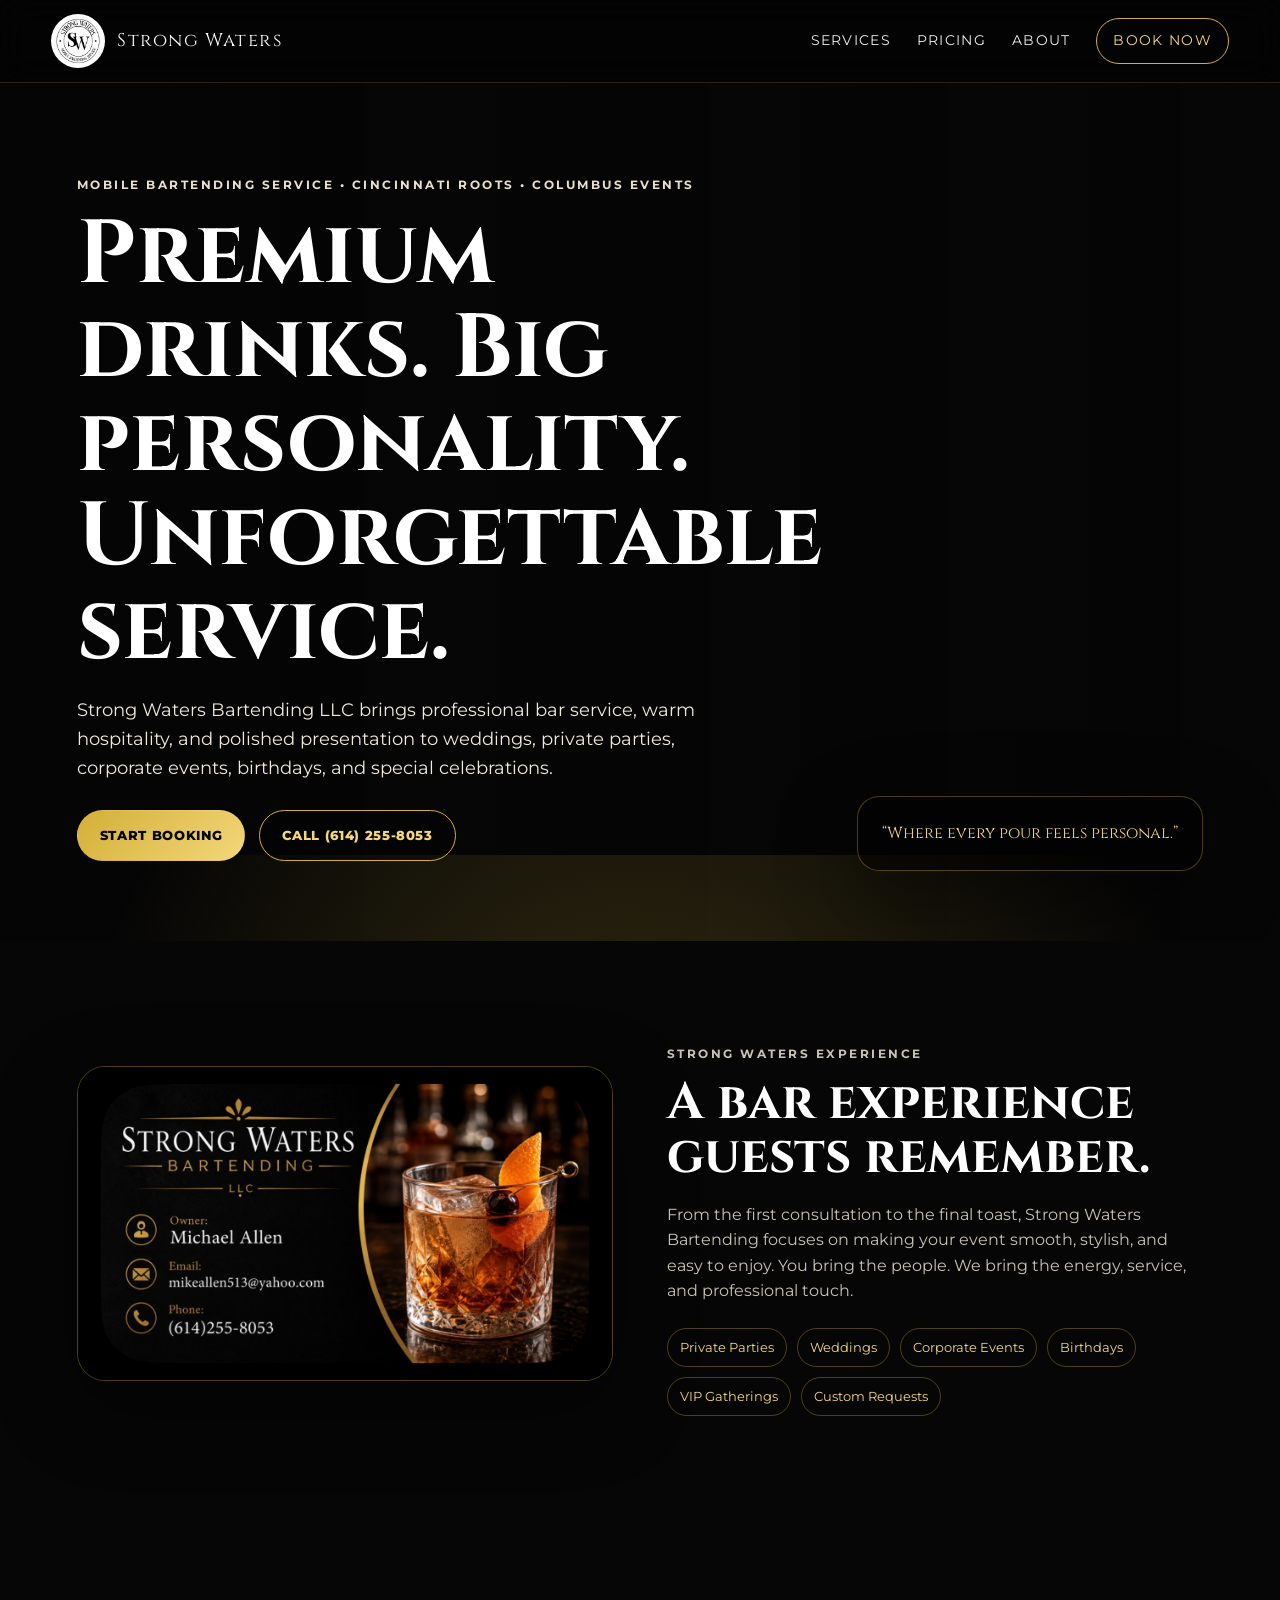
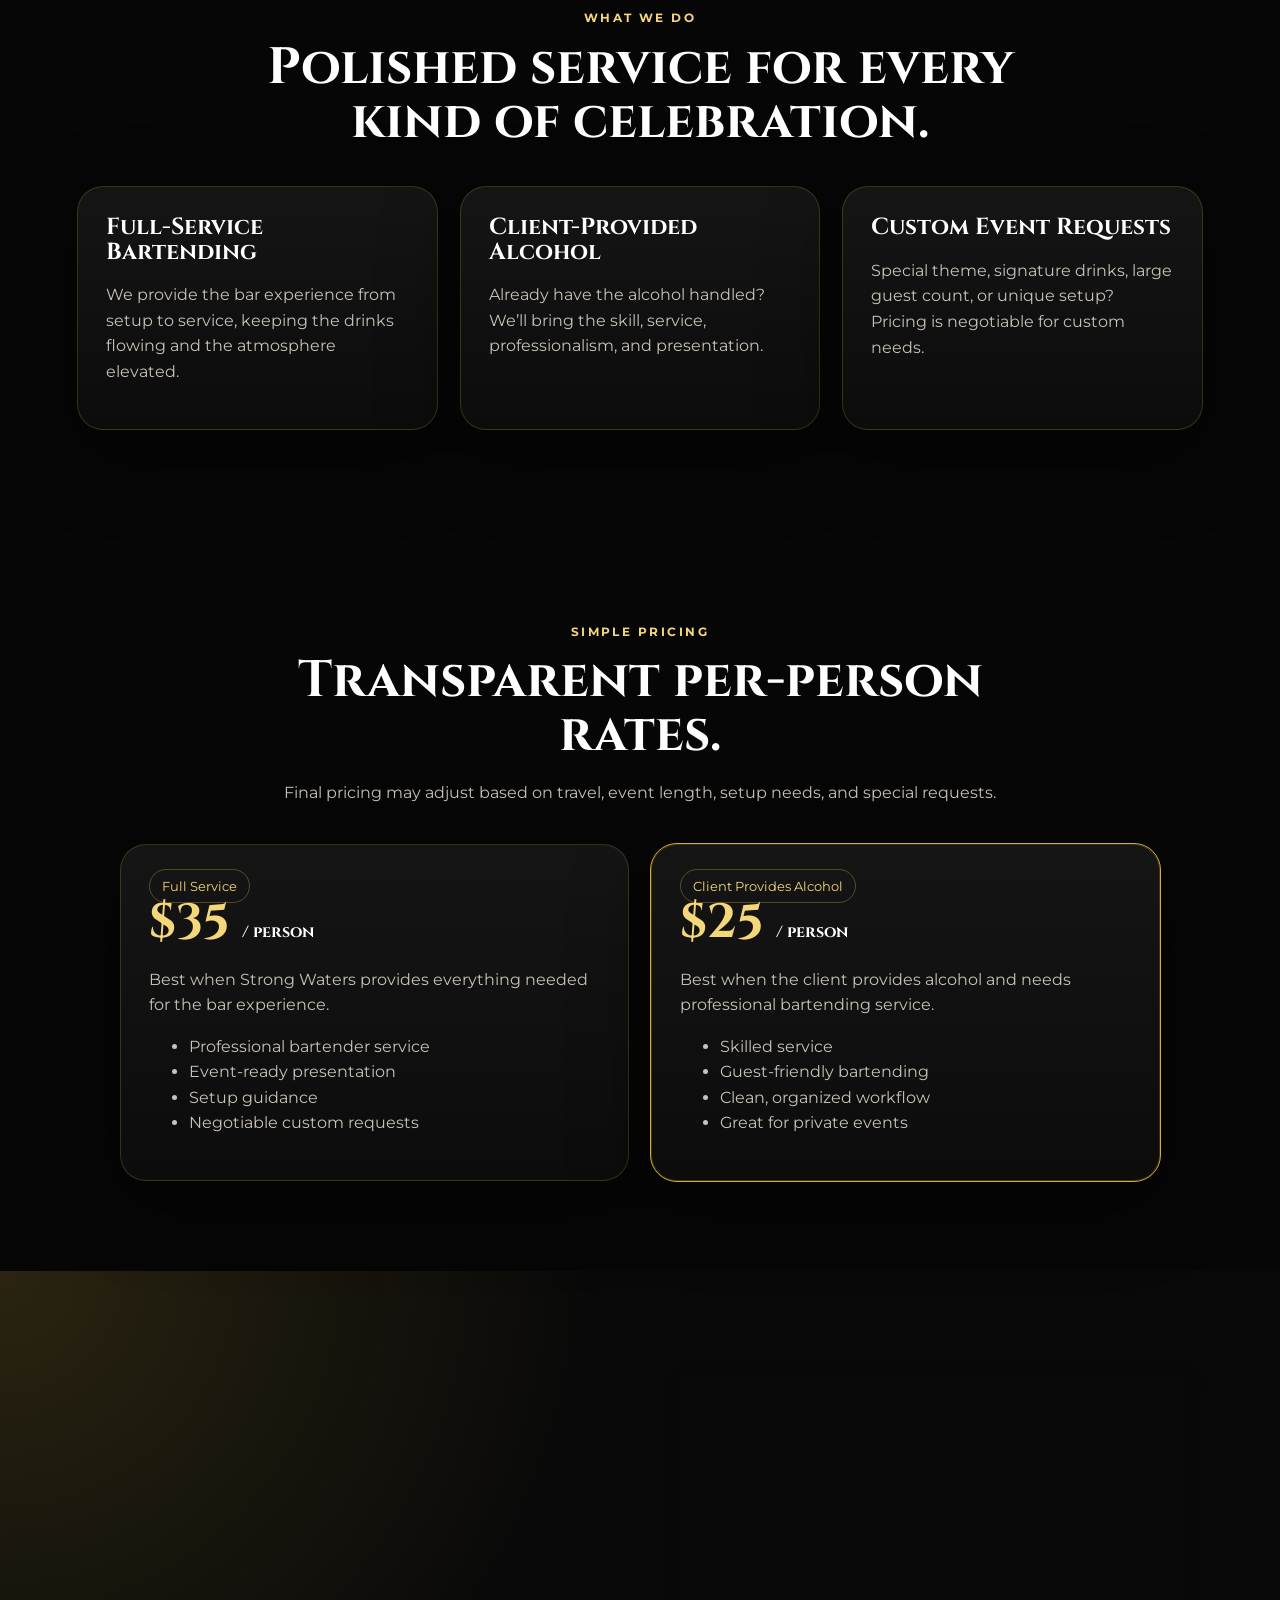
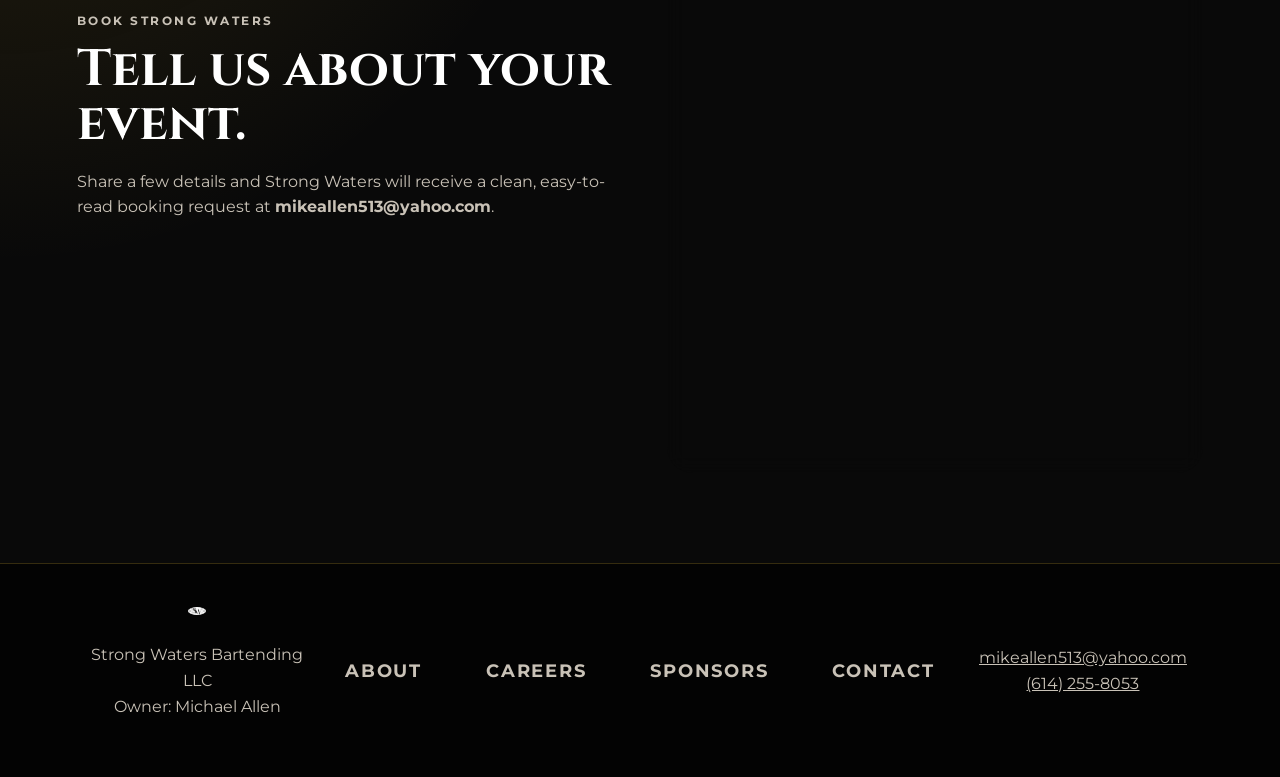
==== index.html @ 898a0d1f "Initial site commit" ====
<!doctype html>
<html lang="en">
<head>
  <meta charset="utf-8" />
  <meta name="viewport" content="width=device-width, initial-scale=1" />
  <title>Strong Waters Bartending LLC | Mobile Bartending Service</title>
  <meta name="description" content="Strong Waters Bartending LLC provides premium mobile bartending for private parties, weddings, corporate events, and celebrations." />
  <link rel="preconnect" href="https://images.unsplash.com">
  <link rel="stylesheet" href="styles.css" />
  <script defer src="script.js"></script>
</head>
<body>
  <header class="site-header">
    <a class="brand" href="index.html" aria-label="Strong Waters Bartending home">
      <img src="assets/logo.png" alt="Strong Waters Bartending logo">
      <span>Strong Waters</span>
    </a>
    <button class="menu-toggle" aria-label="Open menu">☰</button>
    <nav class="nav">
      <a href="#services">Services</a>
      <a href="#pricing">Pricing</a>
      <a href="about.html">About</a>
      <a href="#book" class="nav-cta">Book Now</a>
    </nav>
  </header>

  <main>
    <section class="hero">
      <div class="hero-overlay"></div>
      <div class="hero-content reveal">
        <p class="eyebrow">Mobile Bartending Service • Cincinnati Roots • Columbus Events</p>
        <h1>Premium drinks. Big personality. Unforgettable service.</h1>
        <p class="hero-copy">Strong Waters Bartending LLC brings professional bar service, warm hospitality, and polished presentation to weddings, private parties, corporate events, birthdays, and special celebrations.</p>
        <div class="hero-actions">
          <a class="btn primary" href="#book">Start Booking</a>
          <a class="btn ghost" href="tel:16142558053">Call (614) 255-8053</a>
        </div>
      </div>
      <div class="quote-card reveal delay">
        <span>“Where every pour feels personal.”</span>
      </div>
    </section>

    <section class="section intro-grid">
      <div class="image-card reveal">
        <img src="assets/contact-card.jpg" alt="Strong Waters Bartending contact card with cocktail">
      </div>
      <div class="section-copy reveal">
        <p class="eyebrow gold">Strong Waters Experience</p>
        <h2>A bar experience guests remember.</h2>
        <p>From the first consultation to the final toast, Strong Waters Bartending focuses on making your event smooth, stylish, and easy to enjoy. You bring the people. We bring the energy, service, and professional touch.</p>
        <div class="feature-list">
          <span>Private Parties</span><span>Weddings</span><span>Corporate Events</span><span>Birthdays</span><span>VIP Gatherings</span><span>Custom Requests</span>
        </div>
      </div>
    </section>


    <section id="services" class="section services">
      <div class="center reveal">
        <p class="eyebrow gold">What We Do</p>
        <h2>Polished service for every kind of celebration.</h2>
      </div>
      <div class="reveal">
        <div class="cards">
          <article class="card reveal"><h3>Full-Service Bartending</h3><p>We provide the bar experience from setup to service, keeping the drinks flowing and the atmosphere elevated.</p></article>
          <article class="card reveal"><h3>Client-Provided Alcohol</h3><p>Already have the alcohol handled? We’ll bring the skill, service, professionalism, and presentation.</p></article>
          <article class="card reveal"><h3>Custom Event Requests</h3><p>Special theme, signature drinks, large guest count, or unique setup? Pricing is negotiable for custom needs.</p></article>
        </div>
      </div>
    </section>

    <section id="pricing" class="section pricing">
      <div class="center reveal">
        <p class="eyebrow gold">Simple Pricing</p>
        <h2>Transparent per-person rates.</h2>
        <p class="muted">Final pricing may adjust based on travel, event length, setup needs, and special requests.</p>
      </div>
      <div class="reveal">
        <div class="pricing-grid">
          <article class="price-card reveal">
            <span class="tag">Full Service</span>
            <h3>$35 <small>/ person</small></h3>
            <p>Best when Strong Waters provides everything needed for the bar experience.</p>
            <ul><li>Professional bartender service</li><li>Event-ready presentation</li><li>Setup guidance</li><li>Negotiable custom requests</li></ul>
          </article>
          <article class="price-card featured reveal">
            <span class="tag">Client Provides Alcohol</span>
            <h3>$25 <small>/ person</small></h3>
            <p>Best when the client provides alcohol and needs professional bartending service.</p>
            <ul><li>Skilled service</li><li>Guest-friendly bartending</li><li>Clean, organized workflow</li><li>Great for private events</li></ul>
          </article>
        </div>
      </div>
    </section>

    <section id="book" class="section booking">
      <div class="booking-copy reveal">
        <p class="eyebrow gold">Book Strong Waters</p>
        <h2>Tell us about your event.</h2>
        <p>Share a few details and Strong Waters will receive a clean, easy-to-read booking request at <strong>mikeallen513@yahoo.com</strong>.</p>
      </div>
      <form class="booking-form reveal" id="bookingForm">
        <div class="form-row">
          <label>Who's the party for?<input name="partyFor" required placeholder="Example: Birthday for Jasmine"></label>
          <label>Event date<input type="date" name="eventDate" required></label>
        </div>
        <div class="form-row">
          <label>What type of party is it?
            <select name="partyType" required>
              <option value="">Select one</option><option>Birthday Party</option><option>Wedding / Reception</option><option>Corporate Event</option><option>Private Party</option><option>Graduation</option><option>Anniversary</option><option>Baby Shower</option><option>Other / Special Request</option>
            </select>
          </label>
          <label>Expected guest count
            <select name="guestCount" required>
              <option value="">Select guest count</option><option>25</option><option>25-50</option><option>50-75</option><option>75-100</option><option>100-125</option><option>125-150</option><option>150-200</option><option>200-250</option><option>250+</option>
            </select>
          </label>
        </div>
        <div class="form-row">
          <label>Service option
            <select name="serviceOption" required>
              <option value="">Select pricing option</option><option>$35/person — Strong Waters provides everything</option><option>$25/person — Client provides alcohol</option><option>Custom / Negotiable special request</option>
            </select>
          </label>
          <label>Discount code<input name="discountCode" placeholder="CODE"></label>
        </div>
        <label>Tell us a little bit more!<textarea name="details" rows="5" placeholder="Add a brief description about your party and needs."></textarea></label>
        <div class="form-row">
          <label>Your name<input name="customerName" required placeholder="Full name"></label>
          <label>Email<input type="email" name="email" required placeholder="you@example.com"></label>
        </div>
        <div class="form-row">
          <label>Phone number<input name="phone" required placeholder="(555) 555-5555"></label>
          <label>Event location<input name="location" placeholder="City / venue / address"></label>
        </div>
        <button class="btn primary wide" type="submit">Prepare Booking Email</button>
        <p class="fine-print">This static preview uses your email app to send the request. The published site can be connected for automatic confirmations.</p>
      </form>
    </section>
  </main>

  <footer class="footer">
    <div><img src="assets/logo.png" alt="Strong Waters Bartending logo"><p>Strong Waters Bartending LLC<br>Owner: Michael Allen</p></div>
    <nav><a href="about.html">About</a><a href="careers.html">Careers</a><a href="sponsors.html">Sponsors</a><a href="contact.html">Contact</a></nav>
    <div><p><a href="mailto:mikeallen513@yahoo.com">mikeallen513@yahoo.com</a><br><a href="tel:16142558053">(614) 255-8053</a></p></div>
  </footer>
</body>
</html>
---- styles.css ----
@import url('https://fonts.googleapis.com/css2?family=Cinzel:wght@500;600;700&family=Montserrat:wght@300;400;500;600;700&display=swap');
:root{--black:#060606;--panel:#101010;--soft:#191919;--white:#fff;--muted:#c9c2b7;--gold:#d4af37;--gold2:#f3d77a;--line:rgba(212,175,55,.35);--shadow:0 25px 80px rgba(0,0,0,.45)}
*{box-sizing:border-box}html{scroll-behavior:smooth}body{margin:0;background:var(--black);color:var(--white);font-family:Montserrat,system-ui,sans-serif;line-height:1.6}a{color:inherit}img{max-width:100%;display:block}.site-header{position:sticky;top:0;z-index:20;display:flex;align-items:center;justify-content:space-between;padding:14px clamp(18px,4vw,56px);background:rgba(3,3,3,.82);backdrop-filter:blur(16px);border-bottom:1px solid rgba(212,175,55,.2)}.brand{display:flex;align-items:center;gap:12px;text-decoration:none;font-family:Cinzel,serif;font-size:1.15rem;letter-spacing:.08em}.brand img{width:54px;height:54px;object-fit:contain;background:#fff;border-radius:50%;padding:3px}.nav{display:flex;align-items:center;gap:26px}.nav a{text-decoration:none;color:#eee;font-size:.9rem;text-transform:uppercase;letter-spacing:.09em}.nav a:hover{color:var(--gold2)}.nav-cta{border:1px solid var(--gold);padding:10px 16px;border-radius:999px;color:var(--gold2)!important}.menu-toggle{display:none;background:none;border:0;color:#fff;font-size:1.8rem}.hero{min-height:88vh;position:relative;display:grid;align-items:center;padding:80px clamp(20px,6vw,86px);overflow:hidden;background:linear-gradient(90deg,#050505 0%,rgba(5,5,5,.88) 41%,rgba(5,5,5,.35) 100%),url('https://images.unsplash.com/photo-1470337458703-46ad1756a187?auto=format&fit=crop&w=1800&q=85') center/cover}.hero:after{content:"";position:absolute;inset:auto -20% -50% -20%;height:60%;background:radial-gradient(circle,rgba(212,175,55,.22),transparent 60%)}.hero-content{max-width:780px;position:relative;z-index:1}.eyebrow{text-transform:uppercase;letter-spacing:.2em;font-weight:700;font-size:.78rem;color:#e8e0d0}.gold{color:var(--gold2)}h1,h2,h3{font-family:Cinzel,serif;line-height:1.05;margin:0 0 18px}h1{font-size:clamp(3rem,7vw,6.8rem)}h2{font-size:clamp(2.1rem,4vw,4rem)}h3{font-size:1.45rem}.hero-copy{max-width:650px;color:#efe9de;font-size:1.12rem}.hero-actions{display:flex;gap:14px;flex-wrap:wrap;margin-top:28px}.btn{display:inline-flex;align-items:center;justify-content:center;text-decoration:none;border-radius:999px;padding:14px 22px;border:1px solid var(--gold);font-weight:800;letter-spacing:.05em;text-transform:uppercase;font-size:.82rem;cursor:pointer}.primary{background:linear-gradient(135deg,var(--gold),var(--gold2));color:#050505;border-color:transparent}.ghost{color:var(--gold2);background:rgba(0,0,0,.25)}.wide{width:100%}.quote-card{position:absolute;right:6vw;bottom:70px;z-index:1;border:1px solid var(--line);background:rgba(0,0,0,.58);padding:24px;border-radius:22px;font-family:Cinzel,serif;color:var(--gold2);box-shadow:var(--shadow)}.section{padding:90px clamp(20px,6vw,86px)}.intro-grid,.booking,.about-layout{display:grid;grid-template-columns:1fr 1fr;gap:54px;align-items:center}.image-card img,.side-photo img,.contact-img{border-radius:28px;border:1px solid var(--line);box-shadow:var(--shadow)}.section-copy p,.muted,.about-text p,.booking-copy p{color:var(--muted)}.feature-list{display:flex;flex-wrap:wrap;gap:10px;margin-top:24px}.feature-list span,.tag{border:1px solid var(--line);color:var(--gold2);padding:8px 12px;border-radius:999px;font-size:.82rem}.center{text-align:center;max-width:830px;margin:0 auto 38px}.cards,.pricing-grid{display:grid;grid-template-columns:repeat(3,1fr);gap:22px}.card,.price-card,.booking-form{background:linear-gradient(180deg,#151515,#0c0c0c);border:1px solid rgba(212,175,55,.22);border-radius:26px;padding:28px;box-shadow:var(--shadow)}.card p,.price-card p,.price-card li{color:var(--muted)}.pricing-grid{grid-template-columns:repeat(2,1fr);max-width:1040px;margin:0 auto}.price-card h3{font-size:3rem;color:var(--gold2)}.price-card small{font-size:1rem;color:#fff}.featured{outline:1px solid var(--gold);transform:translateY(-10px)}.booking{background:radial-gradient(circle at top left,rgba(212,175,55,.16),transparent 38%),#090909}.form-row{display:grid;grid-template-columns:1fr 1fr;gap:16px}.booking-form label{display:grid;gap:10px;color:#d6c58f;font-weight:600;font-size:.9rem;text-transform:none;letter-spacing:.02em}.booking-form input,.booking-form select,.booking-form textarea{width:100%;background:linear-gradient(180deg,#0d0d0d,#080808);border:1px solid rgba(212,175,55,.18);border-radius:14px;padding:14px 15px;color:#f4eedb;font:inherit;box-shadow:inset 0 0 0 1px rgba(255,255,255,.04);appearance:none}.booking-form input::placeholder,.booking-form textarea::placeholder{color:#8b7f6c}.booking-form select option{background:#090909;color:#fff}.booking-form input:focus,.booking-form select:focus,.booking-form textarea:focus{outline:none;border-color:var(--gold2);box-shadow:0 0 0 3px rgba(212,175,55,.15)}.booking-form input:-webkit-autofill,.booking-form textarea:-webkit-autofill,.booking-form select:-webkit-autofill{background-color:#0d0d0d!important;-webkit-text-fill-color:#fff!important}.booking-form .btn{margin-top:6px}.fine-print{color:#8f8778;font-size:.82rem;margin:0}.footer{display:grid;grid-template-columns:1fr 2fr 1fr;align-items:center;text-align:center;gap:28px;padding:42px clamp(20px,6vw,86px);border-top:1px solid rgba(212,175,55,.24);background:#030303;color:var(--muted)}.footer > div:first-child{display:flex;flex-direction:column;align-items:center;justify-content:center;justify-self:center}.footer img{width:10px;max-width:10px;height:10px;padding:0;border-radius:50%;background:transparent;margin:0 auto 10px;object-fit:cover}.footer nav{display:flex;align-items:center;justify-content:space-around;gap:clamp(36px,5vw,88px);font-size:1.1rem;font-weight:700;letter-spacing:.1em;text-transform:uppercase}.footer nav a{white-space:nowrap;color:var(--muted);text-decoration:none}.footer nav a:hover{color:var(--gold2)}.page-hero{padding:70px clamp(20px,6vw,86px);display:grid;grid-template-columns:1fr .85fr;gap:40px;align-items:center;background:radial-gradient(circle at top right,rgba(212,175,55,.18),transparent 38%)}.owner-top{border-radius:30px;max-height:760px;width:100%;object-fit:cover;object-position:center 35%;border:1px solid var(--line);box-shadow:var(--shadow)}.about-text blockquote{border-left:3px solid var(--gold);padding-left:18px;color:var(--gold2);font-family:Cinzel,serif;font-size:1.35rem}.side-photo p{color:var(--gold2);font-weight:700}.values{padding-top:20px}.page-simple{min-height:70vh;padding:100px clamp(20px,6vw,86px);max-width:1000px}.page-simple p{color:var(--muted);font-size:1.1rem}.contact-img{margin-top:26px;max-width:680px}.reveal{opacity:0;transform:translateY(22px);animation:rise .8s ease forwards}.delay{animation-delay:.25s}@keyframes rise{to{opacity:1;transform:none}}@media(max-width:900px){.menu-toggle{display:block}.nav{display:none;position:absolute;right:18px;top:82px;background:#080808;border:1px solid var(--line);border-radius:18px;padding:18px;box-shadow:var(--shadow);flex-direction:column;align-items:flex-start}.nav.open{display:flex}.quote-card{position:relative;right:auto;bottom:auto;margin-top:30px}.intro-grid,.booking,.about-layout,.page-hero,.footer{grid-template-columns:1fr}.cards,.pricing-grid,.photo-strip{grid-template-columns:1fr}.form-row{grid-template-columns:1fr}.featured{transform:none}h1{font-size:2.65rem}.hero{min-height:auto;padding-top:90px}.photo-strip img{height:260px}}

.page-simple.sponsors-section{max-width:1200px}
.sponsors-layout{display:grid;grid-template-columns:1fr minmax(0,420px);gap:38px;align-items:start;width:100%;max-width:100%;margin:0 auto}
.sponsors-copy{max-width:560px;padding-right:10px;min-width:0}
.sponsors-form{width:100%;max-width:420px;margin:0 0 0 auto}
@media(max-width:900px){.page-simple.sponsors-section{max-width:100%}.sponsors-layout{grid-template-columns:1fr}.sponsors-form{width:100%;max-width:100%;margin:0}.sponsors-copy{padding-right:0}}

/* Refinements requested: cleaner form, smaller centered footer logo, wider footer links, updated About headline */
.booking-form{background:rgba(12,12,12,.82);border:1px solid rgba(212,175,55,.32);box-shadow:0 28px 90px rgba(0,0,0,.55), inset 0 1px 0 rgba(255,255,255,.04);backdrop-filter:blur(10px)}
.booking-form label{font-size:.78rem;text-transform:uppercase;letter-spacing:.08em;color:#dfc875}
.booking-form input,.booking-form select,.booking-form textarea{background:linear-gradient(180deg,#111,#090909);border:1px solid rgba(212,175,55,.34);border-radius:12px;color:#fff;box-shadow:inset 0 0 0 1px rgba(255,255,255,.025)}
.booking-form input::placeholder,.booking-form textarea::placeholder{color:#756d62}
.booking-form input:focus,.booking-form select:focus,.booking-form textarea:focus{outline:none;border-color:var(--gold2);box-shadow:0 0 0 3px rgba(212,175,55,.15)}
.booking-form .btn{margin-top:6px}

.footer{grid-template-columns:1fr 2fr 1fr;align-items:center;text-align:center}
.footer > div:first-child{display:flex;flex-direction:column;align-items:center;justify-content:center}
.footer img{width:20px;max-width:20px;padding:1px;margin:0 auto 10px}
.footer nav{display:flex;align-items:center;justify-content:space-around;gap:clamp(36px,5vw,88px);font-size:1.1rem;font-weight:700;letter-spacing:.1em;text-transform:uppercase}

.about-kicker{font-size:1.18rem;margin-bottom:18px;display:block;letter-spacing:.18em}
.about-owner-line{font-family:Montserrat,system-ui,sans-serif;font-size:clamp(1.05rem,1.8vw,1.4rem);font-weight:700;color:#e9dcc1;letter-spacing:.04em;max-width:780px;margin:0 auto 20px;text-align:center}
.about-title{font-size:clamp(3.6rem,7vw,7rem);margin-bottom:12px;text-align:center}
.about-hero .page-hero-copy{text-align:center}

@media(max-width:900px){
  .footer nav{flex-wrap:wrap;justify-content:center}.footer{grid-template-columns:1fr}.footer img{width:26px;max-width:26px}
}
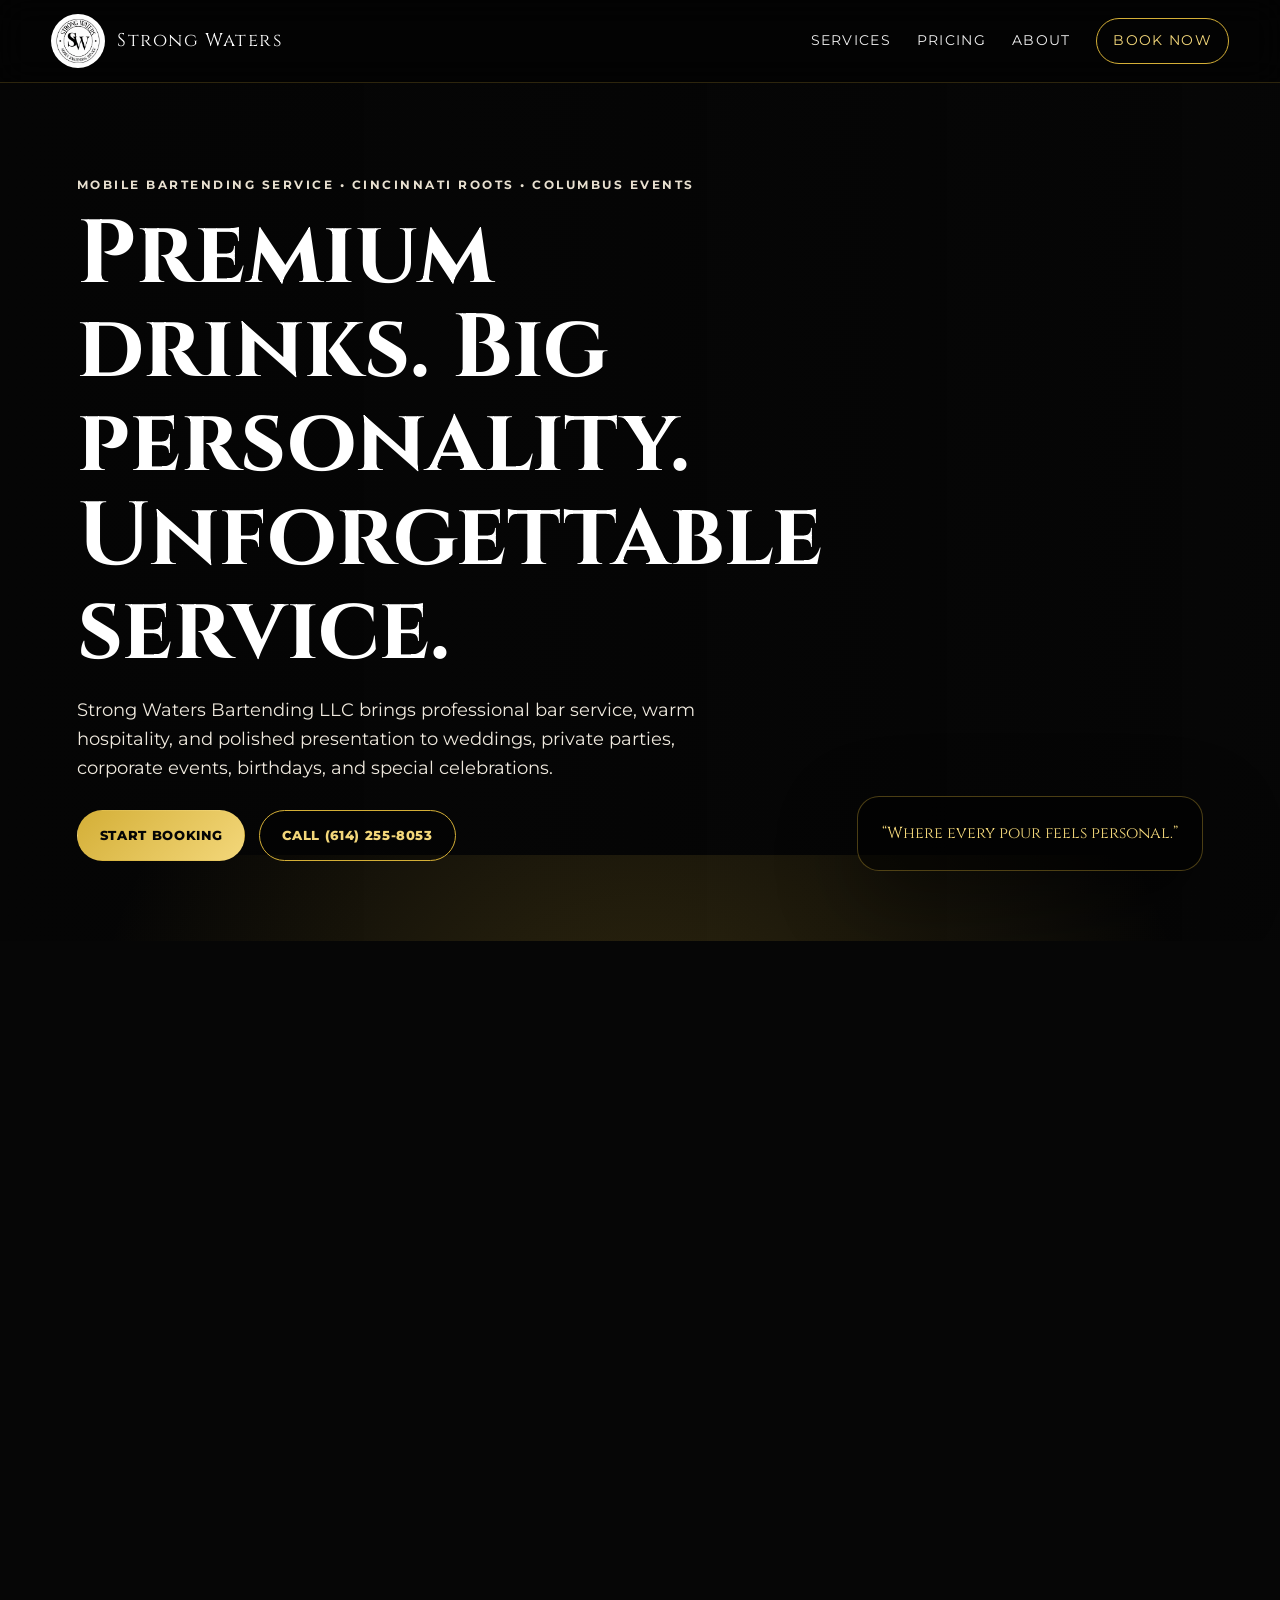
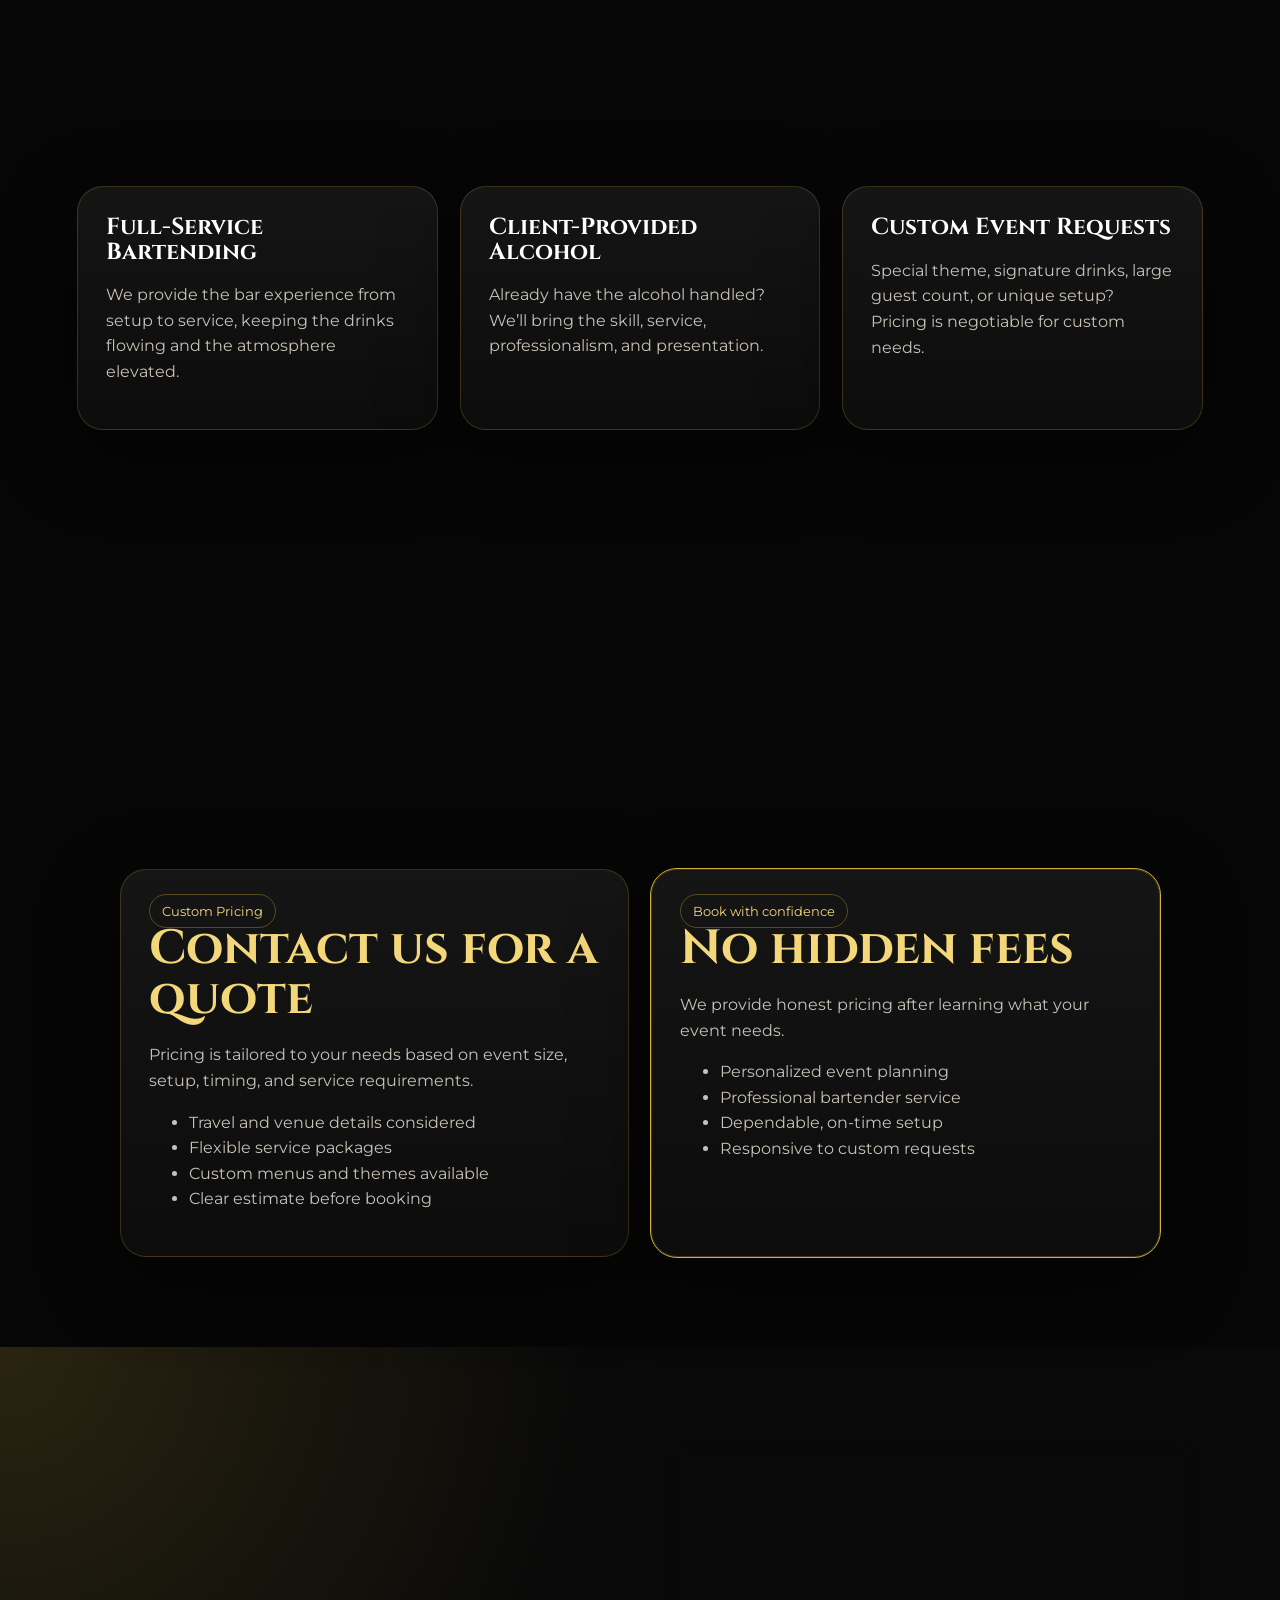
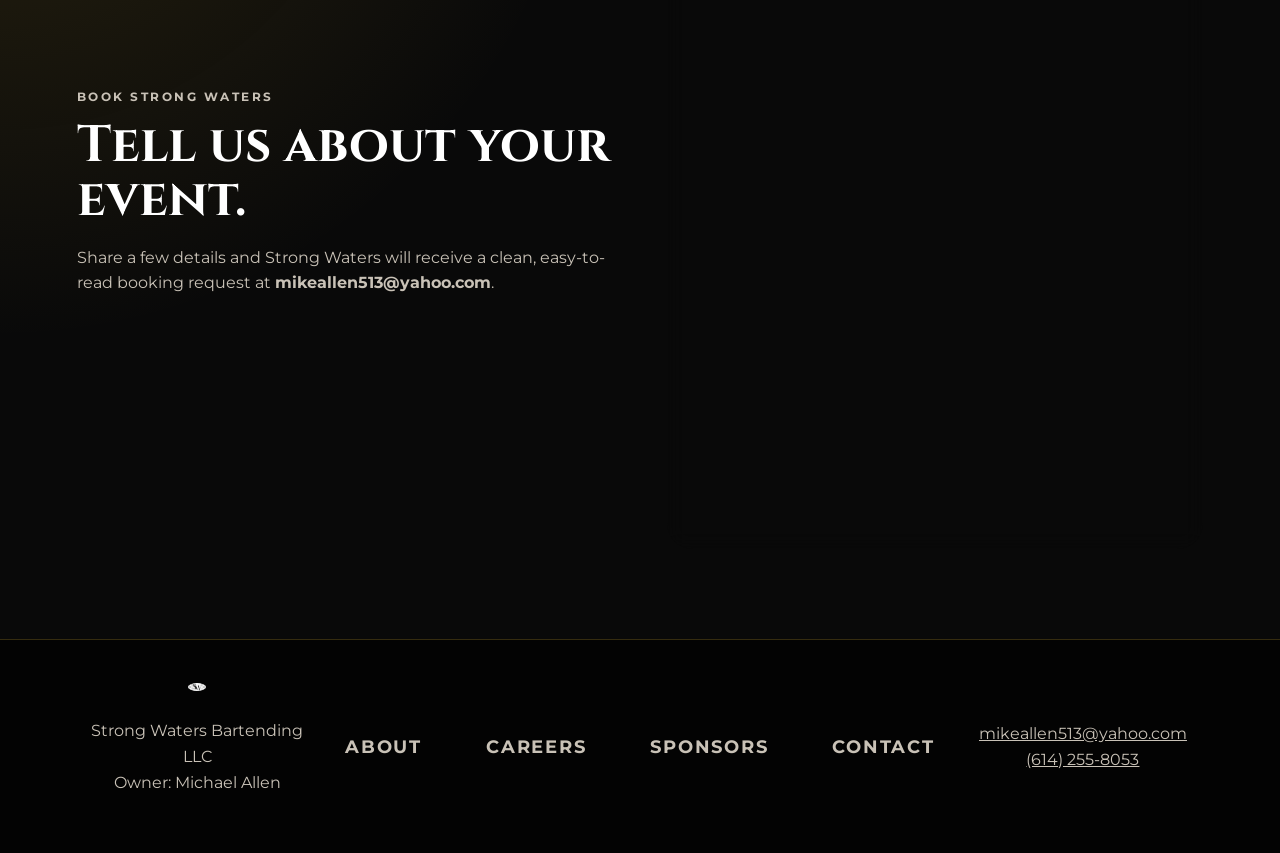
==== commit 4473a26e: "Update pricing section and enable formsubmit auto-submit" ====
--- a/index.html
+++ b/index.html
@@ -72,23 +72,23 @@
 
     <section id="pricing" class="section pricing">
       <div class="center reveal">
-        <p class="eyebrow gold">Simple Pricing</p>
-        <h2>Transparent per-person rates.</h2>
-        <p class="muted">Final pricing may adjust based on travel, event length, setup needs, and special requests.</p>
+        <p class="eyebrow gold">Pricing</p>
+        <h2>Contact or book for pricing.</h2>
+        <p class="muted">Every event is unique. Reach out for a personalized quote based on guest count, location, service style, and special requests.</p>
       </div>
       <div class="reveal">
         <div class="pricing-grid">
           <article class="price-card reveal">
-            <span class="tag">Full Service</span>
-            <h3>$35 <small>/ person</small></h3>
-            <p>Best when Strong Waters provides everything needed for the bar experience.</p>
-            <ul><li>Professional bartender service</li><li>Event-ready presentation</li><li>Setup guidance</li><li>Negotiable custom requests</li></ul>
+            <span class="tag">Custom Pricing</span>
+            <h3>Contact us for a quote</h3>
+            <p>Pricing is tailored to your needs based on event size, setup, timing, and service requirements.</p>
+            <ul><li>Travel and venue details considered</li><li>Flexible service packages</li><li>Custom menus and themes available</li><li>Clear estimate before booking</li></ul>
           </article>
           <article class="price-card featured reveal">
-            <span class="tag">Client Provides Alcohol</span>
-            <h3>$25 <small>/ person</small></h3>
-            <p>Best when the client provides alcohol and needs professional bartending service.</p>
-            <ul><li>Skilled service</li><li>Guest-friendly bartending</li><li>Clean, organized workflow</li><li>Great for private events</li></ul>
+            <span class="tag">Book with confidence</span>
+            <h3>No hidden fees</h3>
+            <p>We provide honest pricing after learning what your event needs.</p>
+            <ul><li>Personalized event planning</li><li>Professional bartender service</li><li>Dependable, on-time setup</li><li>Responsive to custom requests</li></ul>
           </article>
         </div>
       </div>
@@ -100,7 +100,9 @@
         <h2>Tell us about your event.</h2>
         <p>Share a few details and Strong Waters will receive a clean, easy-to-read booking request at <strong>mikeallen513@yahoo.com</strong>.</p>
       </div>
-      <form class="booking-form reveal" id="bookingForm">
+      <form class="booking-form reveal" id="bookingForm" action="https://formsubmit.co/mikeallen513@yahoo.com" method="POST">
+        <input type="hidden" name="_subject" value="Strong Waters Booking Request">
+        <input type="hidden" name="_captcha" value="false">
         <div class="form-row">
           <label>Who's the party for?<input name="partyFor" required placeholder="Example: Birthday for Jasmine"></label>
           <label>Event date<input type="date" name="eventDate" required></label>
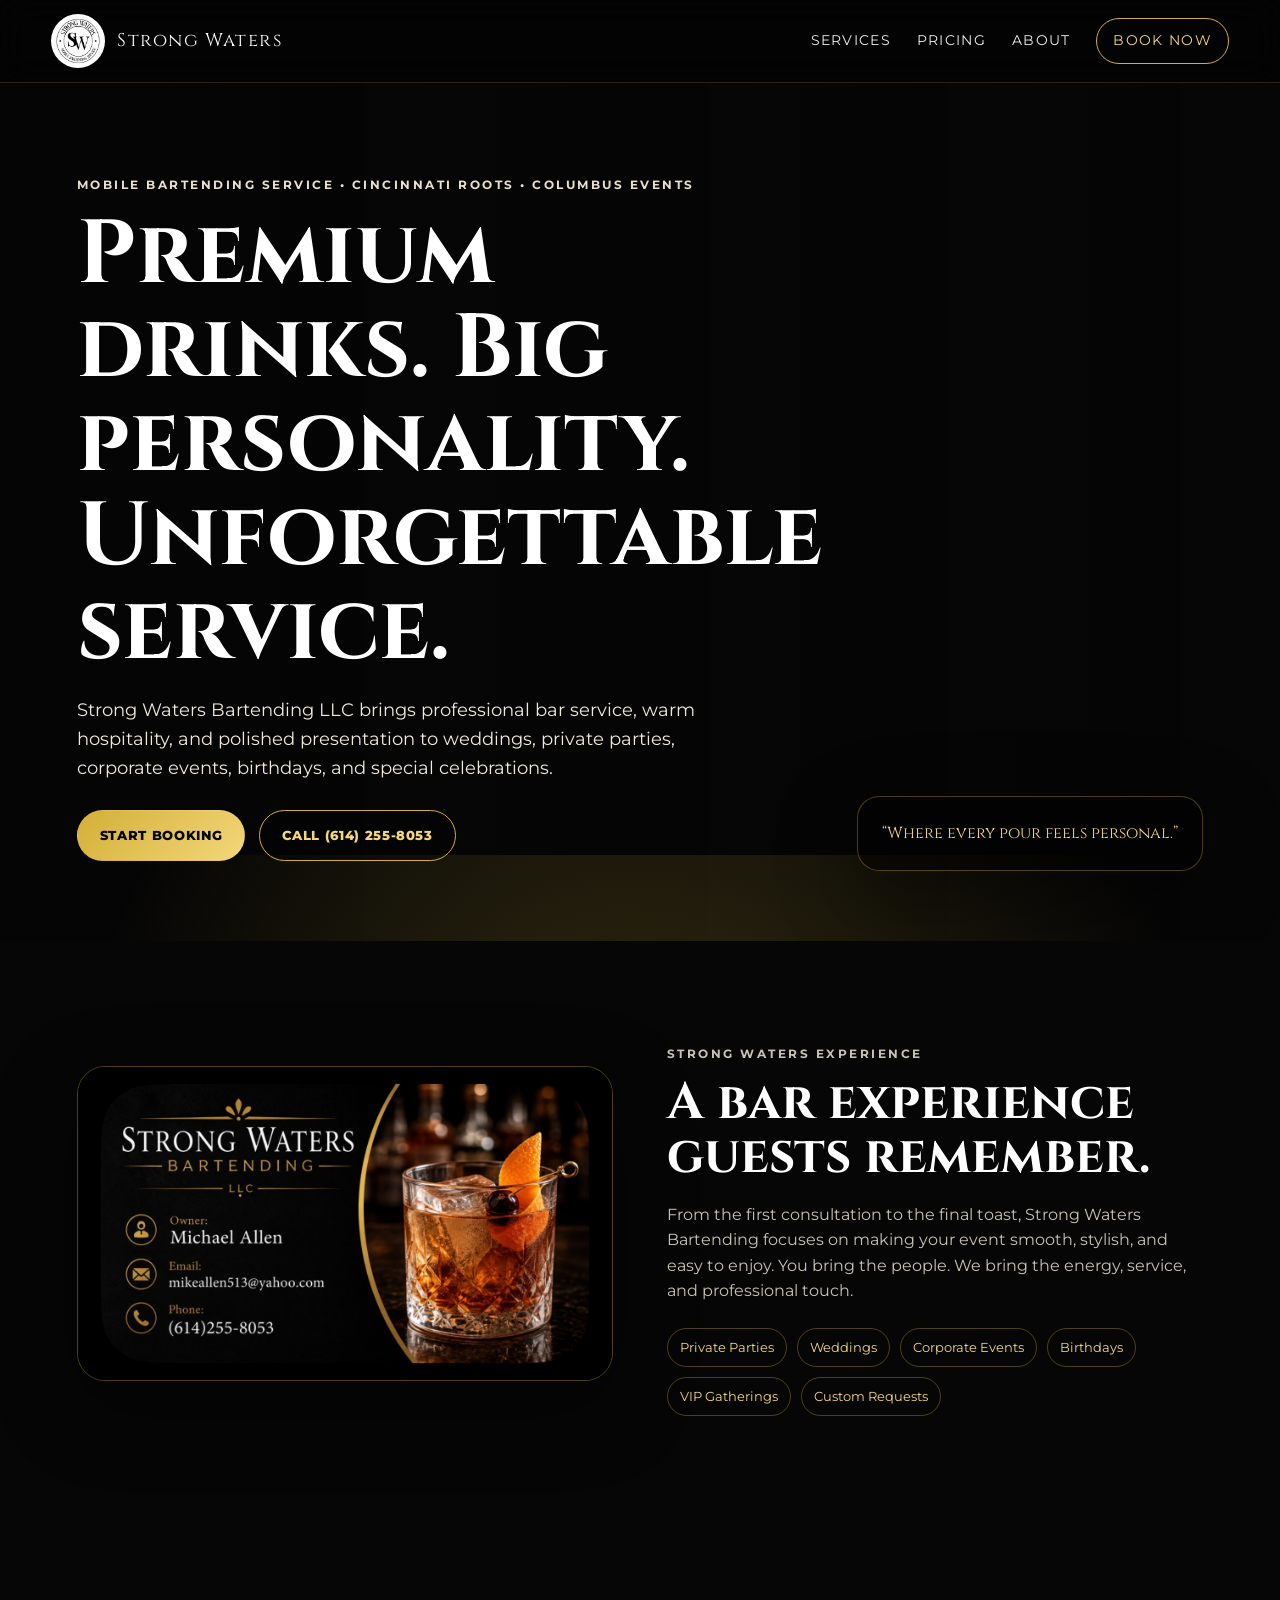
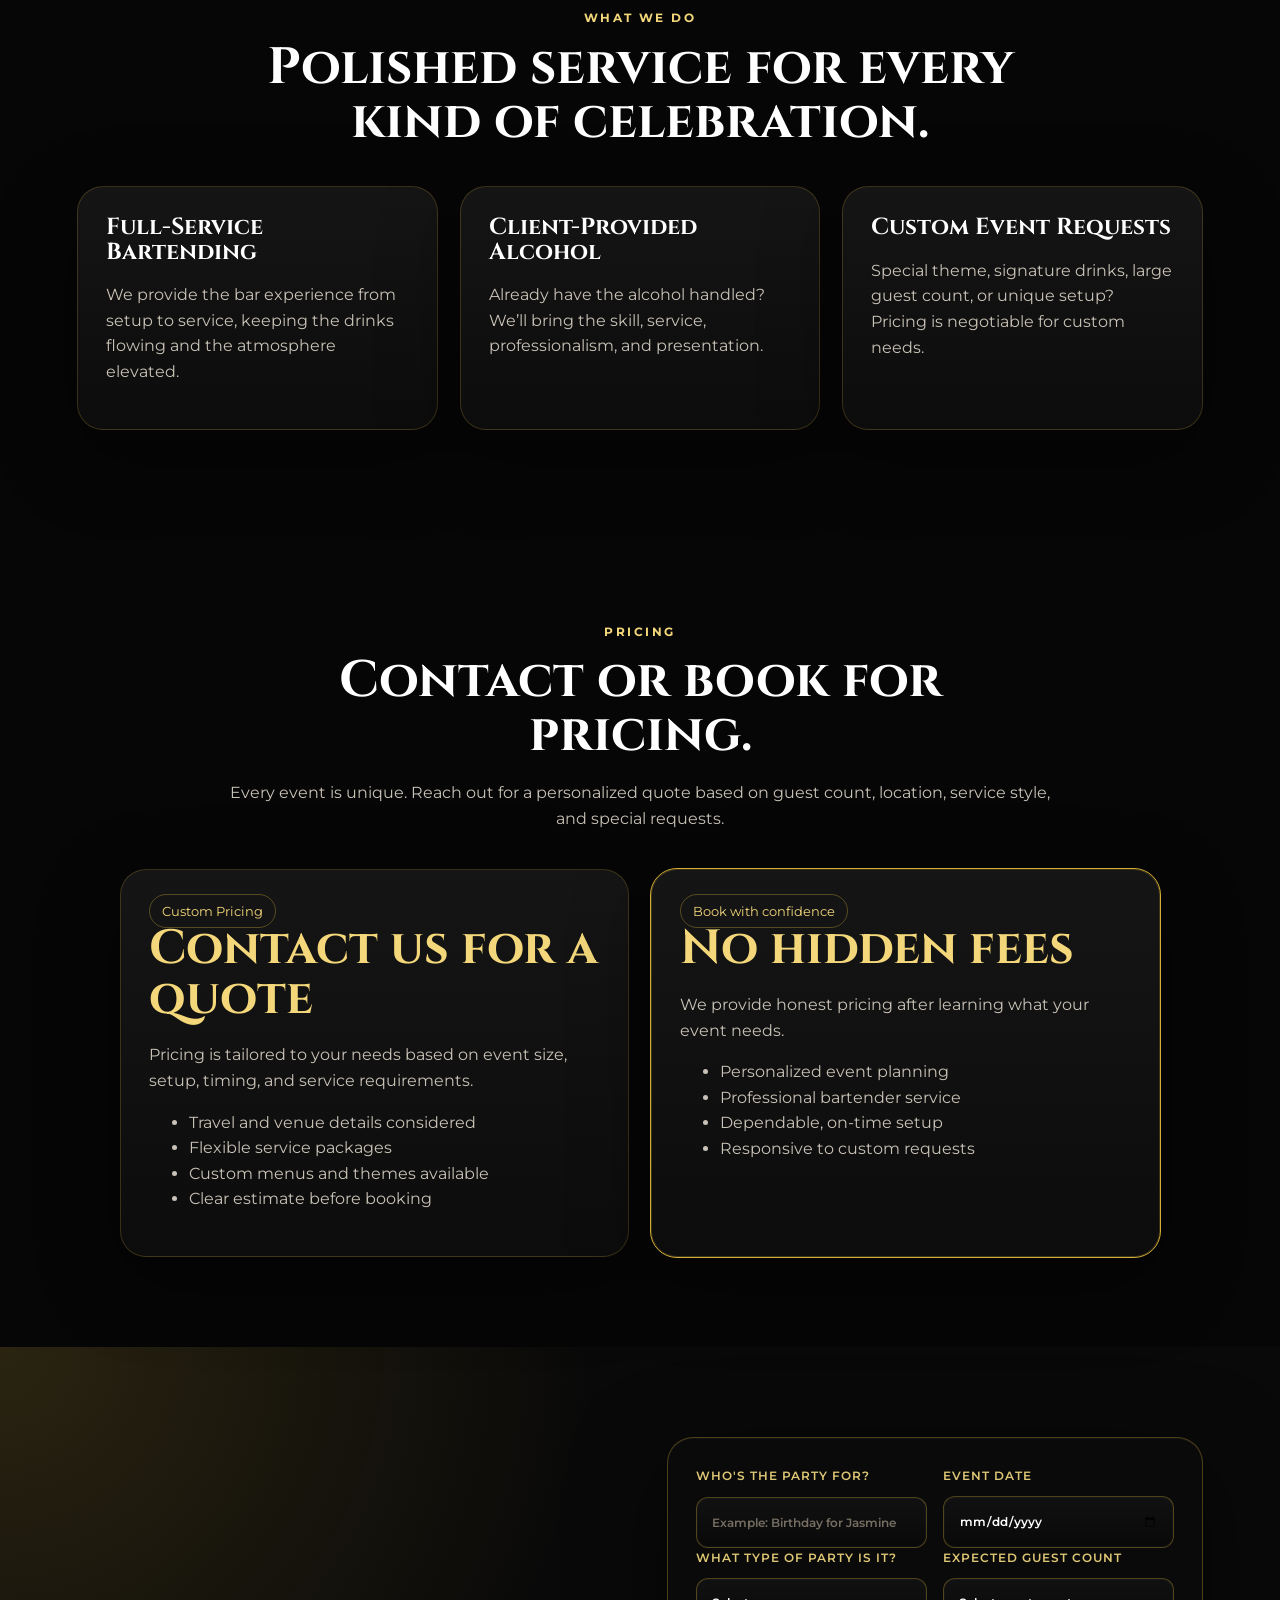
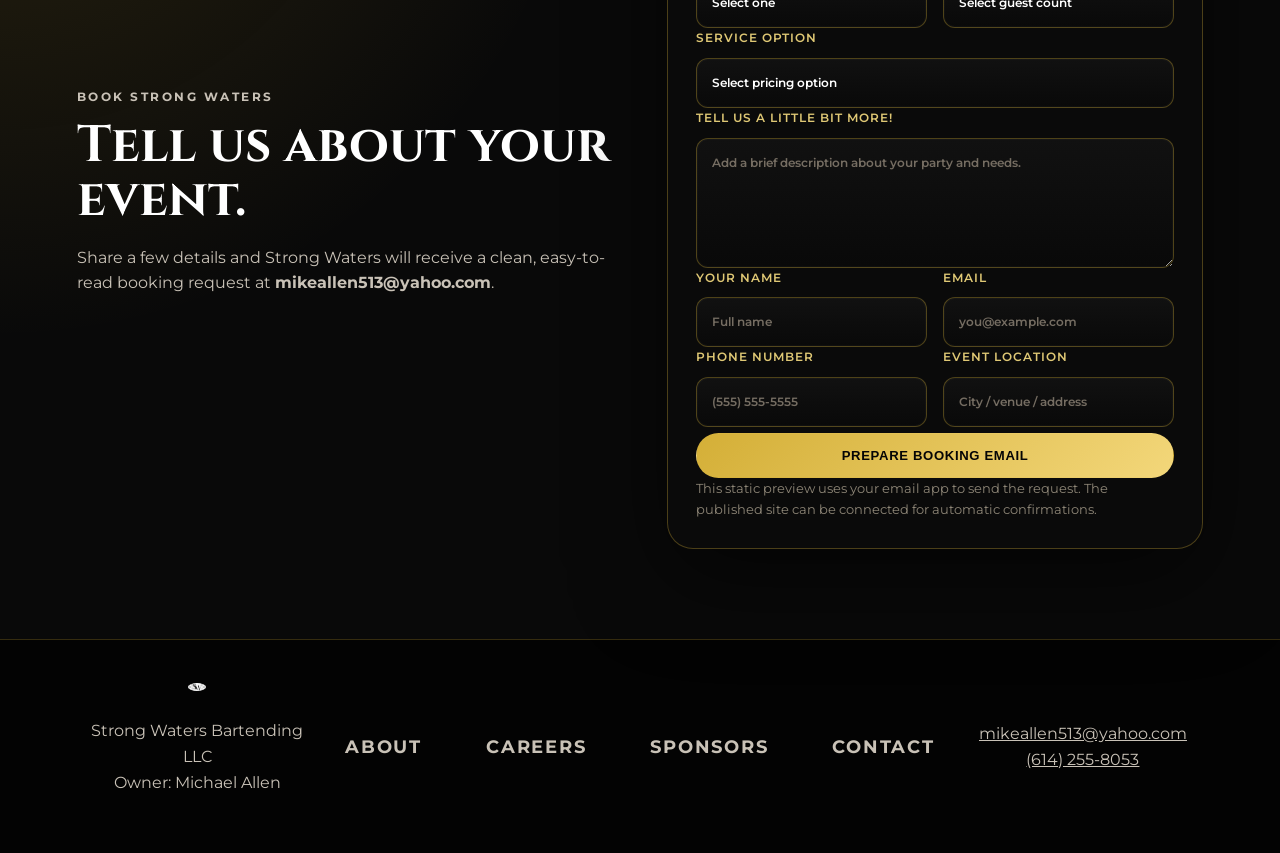
==== commit da8dc508: "Update booking form layout and styles" ====
--- a/index.html
+++ b/index.html
@@ -119,13 +119,15 @@
             </select>
           </label>
         </div>
-        <div class="form-row">
+        <div class="form-row full-width">
           <label>Service option
             <select name="serviceOption" required>
-              <option value="">Select pricing option</option><option>$35/person — Strong Waters provides everything</option><option>$25/person — Client provides alcohol</option><option>Custom / Negotiable special request</option>
+              <option value="">Select pricing option</option>
+              <option>Strong Waters provides everything</option>
+              <option>Client provides alcohol</option>
+              <option>Custom / Negotiable special request</option>
             </select>
           </label>
-          <label>Discount code<input name="discountCode" placeholder="CODE"></label>
         </div>
         <label>Tell us a little bit more!<textarea name="details" rows="5" placeholder="Add a brief description about your party and needs."></textarea></label>
         <div class="form-row">
--- a/styles.css
+++ b/styles.css
@@ -1,6 +1,6 @@
 @import url('https://fonts.googleapis.com/css2?family=Cinzel:wght@500;600;700&family=Montserrat:wght@300;400;500;600;700&display=swap');
 :root{--black:#060606;--panel:#101010;--soft:#191919;--white:#fff;--muted:#c9c2b7;--gold:#d4af37;--gold2:#f3d77a;--line:rgba(212,175,55,.35);--shadow:0 25px 80px rgba(0,0,0,.45)}
-*{box-sizing:border-box}html{scroll-behavior:smooth}body{margin:0;background:var(--black);color:var(--white);font-family:Montserrat,system-ui,sans-serif;line-height:1.6}a{color:inherit}img{max-width:100%;display:block}.site-header{position:sticky;top:0;z-index:20;display:flex;align-items:center;justify-content:space-between;padding:14px clamp(18px,4vw,56px);background:rgba(3,3,3,.82);backdrop-filter:blur(16px);border-bottom:1px solid rgba(212,175,55,.2)}.brand{display:flex;align-items:center;gap:12px;text-decoration:none;font-family:Cinzel,serif;font-size:1.15rem;letter-spacing:.08em}.brand img{width:54px;height:54px;object-fit:contain;background:#fff;border-radius:50%;padding:3px}.nav{display:flex;align-items:center;gap:26px}.nav a{text-decoration:none;color:#eee;font-size:.9rem;text-transform:uppercase;letter-spacing:.09em}.nav a:hover{color:var(--gold2)}.nav-cta{border:1px solid var(--gold);padding:10px 16px;border-radius:999px;color:var(--gold2)!important}.menu-toggle{display:none;background:none;border:0;color:#fff;font-size:1.8rem}.hero{min-height:88vh;position:relative;display:grid;align-items:center;padding:80px clamp(20px,6vw,86px);overflow:hidden;background:linear-gradient(90deg,#050505 0%,rgba(5,5,5,.88) 41%,rgba(5,5,5,.35) 100%),url('https://images.unsplash.com/photo-1470337458703-46ad1756a187?auto=format&fit=crop&w=1800&q=85') center/cover}.hero:after{content:"";position:absolute;inset:auto -20% -50% -20%;height:60%;background:radial-gradient(circle,rgba(212,175,55,.22),transparent 60%)}.hero-content{max-width:780px;position:relative;z-index:1}.eyebrow{text-transform:uppercase;letter-spacing:.2em;font-weight:700;font-size:.78rem;color:#e8e0d0}.gold{color:var(--gold2)}h1,h2,h3{font-family:Cinzel,serif;line-height:1.05;margin:0 0 18px}h1{font-size:clamp(3rem,7vw,6.8rem)}h2{font-size:clamp(2.1rem,4vw,4rem)}h3{font-size:1.45rem}.hero-copy{max-width:650px;color:#efe9de;font-size:1.12rem}.hero-actions{display:flex;gap:14px;flex-wrap:wrap;margin-top:28px}.btn{display:inline-flex;align-items:center;justify-content:center;text-decoration:none;border-radius:999px;padding:14px 22px;border:1px solid var(--gold);font-weight:800;letter-spacing:.05em;text-transform:uppercase;font-size:.82rem;cursor:pointer}.primary{background:linear-gradient(135deg,var(--gold),var(--gold2));color:#050505;border-color:transparent}.ghost{color:var(--gold2);background:rgba(0,0,0,.25)}.wide{width:100%}.quote-card{position:absolute;right:6vw;bottom:70px;z-index:1;border:1px solid var(--line);background:rgba(0,0,0,.58);padding:24px;border-radius:22px;font-family:Cinzel,serif;color:var(--gold2);box-shadow:var(--shadow)}.section{padding:90px clamp(20px,6vw,86px)}.intro-grid,.booking,.about-layout{display:grid;grid-template-columns:1fr 1fr;gap:54px;align-items:center}.image-card img,.side-photo img,.contact-img{border-radius:28px;border:1px solid var(--line);box-shadow:var(--shadow)}.section-copy p,.muted,.about-text p,.booking-copy p{color:var(--muted)}.feature-list{display:flex;flex-wrap:wrap;gap:10px;margin-top:24px}.feature-list span,.tag{border:1px solid var(--line);color:var(--gold2);padding:8px 12px;border-radius:999px;font-size:.82rem}.center{text-align:center;max-width:830px;margin:0 auto 38px}.cards,.pricing-grid{display:grid;grid-template-columns:repeat(3,1fr);gap:22px}.card,.price-card,.booking-form{background:linear-gradient(180deg,#151515,#0c0c0c);border:1px solid rgba(212,175,55,.22);border-radius:26px;padding:28px;box-shadow:var(--shadow)}.card p,.price-card p,.price-card li{color:var(--muted)}.pricing-grid{grid-template-columns:repeat(2,1fr);max-width:1040px;margin:0 auto}.price-card h3{font-size:3rem;color:var(--gold2)}.price-card small{font-size:1rem;color:#fff}.featured{outline:1px solid var(--gold);transform:translateY(-10px)}.booking{background:radial-gradient(circle at top left,rgba(212,175,55,.16),transparent 38%),#090909}.form-row{display:grid;grid-template-columns:1fr 1fr;gap:16px}.booking-form label{display:grid;gap:10px;color:#d6c58f;font-weight:600;font-size:.9rem;text-transform:none;letter-spacing:.02em}.booking-form input,.booking-form select,.booking-form textarea{width:100%;background:linear-gradient(180deg,#0d0d0d,#080808);border:1px solid rgba(212,175,55,.18);border-radius:14px;padding:14px 15px;color:#f4eedb;font:inherit;box-shadow:inset 0 0 0 1px rgba(255,255,255,.04);appearance:none}.booking-form input::placeholder,.booking-form textarea::placeholder{color:#8b7f6c}.booking-form select option{background:#090909;color:#fff}.booking-form input:focus,.booking-form select:focus,.booking-form textarea:focus{outline:none;border-color:var(--gold2);box-shadow:0 0 0 3px rgba(212,175,55,.15)}.booking-form input:-webkit-autofill,.booking-form textarea:-webkit-autofill,.booking-form select:-webkit-autofill{background-color:#0d0d0d!important;-webkit-text-fill-color:#fff!important}.booking-form .btn{margin-top:6px}.fine-print{color:#8f8778;font-size:.82rem;margin:0}.footer{display:grid;grid-template-columns:1fr 2fr 1fr;align-items:center;text-align:center;gap:28px;padding:42px clamp(20px,6vw,86px);border-top:1px solid rgba(212,175,55,.24);background:#030303;color:var(--muted)}.footer > div:first-child{display:flex;flex-direction:column;align-items:center;justify-content:center;justify-self:center}.footer img{width:10px;max-width:10px;height:10px;padding:0;border-radius:50%;background:transparent;margin:0 auto 10px;object-fit:cover}.footer nav{display:flex;align-items:center;justify-content:space-around;gap:clamp(36px,5vw,88px);font-size:1.1rem;font-weight:700;letter-spacing:.1em;text-transform:uppercase}.footer nav a{white-space:nowrap;color:var(--muted);text-decoration:none}.footer nav a:hover{color:var(--gold2)}.page-hero{padding:70px clamp(20px,6vw,86px);display:grid;grid-template-columns:1fr .85fr;gap:40px;align-items:center;background:radial-gradient(circle at top right,rgba(212,175,55,.18),transparent 38%)}.owner-top{border-radius:30px;max-height:760px;width:100%;object-fit:cover;object-position:center 35%;border:1px solid var(--line);box-shadow:var(--shadow)}.about-text blockquote{border-left:3px solid var(--gold);padding-left:18px;color:var(--gold2);font-family:Cinzel,serif;font-size:1.35rem}.side-photo p{color:var(--gold2);font-weight:700}.values{padding-top:20px}.page-simple{min-height:70vh;padding:100px clamp(20px,6vw,86px);max-width:1000px}.page-simple p{color:var(--muted);font-size:1.1rem}.contact-img{margin-top:26px;max-width:680px}.reveal{opacity:0;transform:translateY(22px);animation:rise .8s ease forwards}.delay{animation-delay:.25s}@keyframes rise{to{opacity:1;transform:none}}@media(max-width:900px){.menu-toggle{display:block}.nav{display:none;position:absolute;right:18px;top:82px;background:#080808;border:1px solid var(--line);border-radius:18px;padding:18px;box-shadow:var(--shadow);flex-direction:column;align-items:flex-start}.nav.open{display:flex}.quote-card{position:relative;right:auto;bottom:auto;margin-top:30px}.intro-grid,.booking,.about-layout,.page-hero,.footer{grid-template-columns:1fr}.cards,.pricing-grid,.photo-strip{grid-template-columns:1fr}.form-row{grid-template-columns:1fr}.featured{transform:none}h1{font-size:2.65rem}.hero{min-height:auto;padding-top:90px}.photo-strip img{height:260px}}
+*{box-sizing:border-box}html{scroll-behavior:smooth}body{margin:0;background:var(--black);color:var(--white);font-family:Montserrat,system-ui,sans-serif;line-height:1.6}a{color:inherit}img{max-width:100%;display:block}.site-header{position:sticky;top:0;z-index:20;display:flex;align-items:center;justify-content:space-between;padding:14px clamp(18px,4vw,56px);background:rgba(3,3,3,.82);backdrop-filter:blur(16px);border-bottom:1px solid rgba(212,175,55,.2)}.brand{display:flex;align-items:center;gap:12px;text-decoration:none;font-family:Cinzel,serif;font-size:1.15rem;letter-spacing:.08em}.brand img{width:54px;height:54px;object-fit:contain;background:#fff;border-radius:50%;padding:3px}.nav{display:flex;align-items:center;gap:26px}.nav a{text-decoration:none;color:#eee;font-size:.9rem;text-transform:uppercase;letter-spacing:.09em}.nav a:hover{color:var(--gold2)}.nav-cta{border:1px solid var(--gold);padding:10px 16px;border-radius:999px;color:var(--gold2)!important}.menu-toggle{display:none;background:none;border:0;color:#fff;font-size:1.8rem}.hero{min-height:88vh;position:relative;display:grid;align-items:center;padding:80px clamp(20px,6vw,86px);overflow:hidden;background:linear-gradient(90deg,#050505 0%,rgba(5,5,5,.88) 41%,rgba(5,5,5,.35) 100%),url('https://images.unsplash.com/photo-1470337458703-46ad1756a187?auto=format&fit=crop&w=1800&q=85') center/cover}.hero:after{content:"";position:absolute;inset:auto -20% -50% -20%;height:60%;background:radial-gradient(circle,rgba(212,175,55,.22),transparent 60%)}.hero-content{max-width:780px;position:relative;z-index:1}.eyebrow{text-transform:uppercase;letter-spacing:.2em;font-weight:700;font-size:.78rem;color:#e8e0d0}.gold{color:var(--gold2)}h1,h2,h3{font-family:Cinzel,serif;line-height:1.05;margin:0 0 18px}h1{font-size:clamp(3rem,7vw,6.8rem)}h2{font-size:clamp(2.1rem,4vw,4rem)}h3{font-size:1.45rem}.hero-copy{max-width:650px;color:#efe9de;font-size:1.12rem}.hero-actions{display:flex;gap:14px;flex-wrap:wrap;margin-top:28px}.btn{display:inline-flex;align-items:center;justify-content:center;text-decoration:none;border-radius:999px;padding:14px 22px;border:1px solid var(--gold);font-weight:800;letter-spacing:.05em;text-transform:uppercase;font-size:.82rem;cursor:pointer}.primary{background:linear-gradient(135deg,var(--gold),var(--gold2));color:#050505;border-color:transparent}.ghost{color:var(--gold2);background:rgba(0,0,0,.25)}.wide{width:100%}.quote-card{position:absolute;right:6vw;bottom:70px;z-index:1;border:1px solid var(--line);background:rgba(0,0,0,.58);padding:24px;border-radius:22px;font-family:Cinzel,serif;color:var(--gold2);box-shadow:var(--shadow)}.section{padding:90px clamp(20px,6vw,86px)}.intro-grid,.booking,.about-layout{display:grid;grid-template-columns:1fr 1fr;gap:54px;align-items:center}.image-card img,.side-photo img,.contact-img{border-radius:28px;border:1px solid var(--line);box-shadow:var(--shadow)}.section-copy p,.muted,.about-text p,.booking-copy p{color:var(--muted)}.feature-list{display:flex;flex-wrap:wrap;gap:10px;margin-top:24px}.feature-list span,.tag{border:1px solid var(--line);color:var(--gold2);padding:8px 12px;border-radius:999px;font-size:.82rem}.center{text-align:center;max-width:830px;margin:0 auto 38px}.cards,.pricing-grid{display:grid;grid-template-columns:repeat(3,1fr);gap:22px}.card,.price-card,.booking-form{background:linear-gradient(180deg,#151515,#0c0c0c);border:1px solid rgba(212,175,55,.22);border-radius:26px;padding:28px;box-shadow:var(--shadow)}.card p,.price-card p,.price-card li{color:var(--muted)}.pricing-grid{grid-template-columns:repeat(2,1fr);max-width:1040px;margin:0 auto}.price-card h3{font-size:3rem;color:var(--gold2)}.price-card small{font-size:1rem;color:#fff}.featured{outline:1px solid var(--gold);transform:translateY(-10px)}.booking{background:radial-gradient(circle at top left,rgba(212,175,55,.16),transparent 38%),#090909}.form-row{display:grid;grid-template-columns:1fr 1fr;gap:16px}.form-row.full-width{grid-template-columns:1fr}.booking-form label{display:grid;gap:10px;color:#d6c58f;font-weight:600;font-size:.9rem;text-transform:none;letter-spacing:.02em}.booking-form input,.booking-form select,.booking-form textarea{width:100%;background:linear-gradient(180deg,#0d0d0d,#080808);border:1px solid rgba(212,175,55,.18);border-radius:14px;padding:14px 15px;color:#f4eedb;font:inherit;box-shadow:inset 0 0 0 1px rgba(255,255,255,.04);appearance:none}.booking-form input::placeholder,.booking-form textarea::placeholder{color:#8b7f6c}.booking-form select option{background:#090909;color:#fff}.booking-form input:focus,.booking-form select:focus,.booking-form textarea:focus{outline:none;border-color:var(--gold2);box-shadow:0 0 0 3px rgba(212,175,55,.15)}.booking-form input:-webkit-autofill,.booking-form textarea:-webkit-autofill,.booking-form select:-webkit-autofill{background-color:#0d0d0d!important;-webkit-text-fill-color:#fff!important}.booking-form .btn{margin-top:6px}.fine-print{color:#8f8778;font-size:.82rem;margin:0}.footer{display:grid;grid-template-columns:1fr 2fr 1fr;align-items:center;text-align:center;gap:28px;padding:42px clamp(20px,6vw,86px);border-top:1px solid rgba(212,175,55,.24);background:#030303;color:var(--muted)}.footer > div:first-child{display:flex;flex-direction:column;align-items:center;justify-content:center;justify-self:center}.footer img{width:10px;max-width:10px;height:10px;padding:0;border-radius:50%;background:transparent;margin:0 auto 10px;object-fit:cover}.footer nav{display:flex;align-items:center;justify-content:space-around;gap:clamp(36px,5vw,88px);font-size:1.1rem;font-weight:700;letter-spacing:.1em;text-transform:uppercase}.footer nav a{white-space:nowrap;color:var(--muted);text-decoration:none}.footer nav a:hover{color:var(--gold2)}.page-hero{padding:70px clamp(20px,6vw,86px);display:grid;grid-template-columns:1fr .85fr;gap:40px;align-items:center;background:radial-gradient(circle at top right,rgba(212,175,55,.18),transparent 38%)}.owner-top{border-radius:30px;max-height:760px;width:100%;object-fit:cover;object-position:center 35%;border:1px solid var(--line);box-shadow:var(--shadow)}.about-text blockquote{border-left:3px solid var(--gold);padding-left:18px;color:var(--gold2);font-family:Cinzel,serif;font-size:1.35rem}.side-photo p{color:var(--gold2);font-weight:700}.values{padding-top:20px}.page-simple{min-height:70vh;padding:100px clamp(20px,6vw,86px);max-width:1000px}.page-simple p{color:var(--muted);font-size:1.1rem}.contact-img{margin-top:26px;max-width:680px}.reveal{opacity:0;transform:translateY(22px);animation:rise .8s ease forwards}.delay{animation-delay:.25s}@keyframes rise{to{opacity:1;transform:none}}@media(max-width:900px){.menu-toggle{display:block}.nav{display:none;position:absolute;right:18px;top:82px;background:#080808;border:1px solid var(--line);border-radius:18px;padding:18px;box-shadow:var(--shadow);flex-direction:column;align-items:flex-start}.nav.open{display:flex}.quote-card{position:relative;right:auto;bottom:auto;margin-top:30px}.intro-grid,.booking,.about-layout,.page-hero,.footer{grid-template-columns:1fr}.cards,.pricing-grid,.photo-strip{grid-template-columns:1fr}.form-row{grid-template-columns:1fr}.featured{transform:none}h1{font-size:2.65rem}.hero{min-height:auto;padding-top:90px}.photo-strip img{height:260px}}
 
 .page-simple.sponsors-section{max-width:1200px}
 .sponsors-layout{display:grid;grid-template-columns:1fr minmax(0,420px);gap:38px;align-items:start;width:100%;max-width:100%;margin:0 auto}
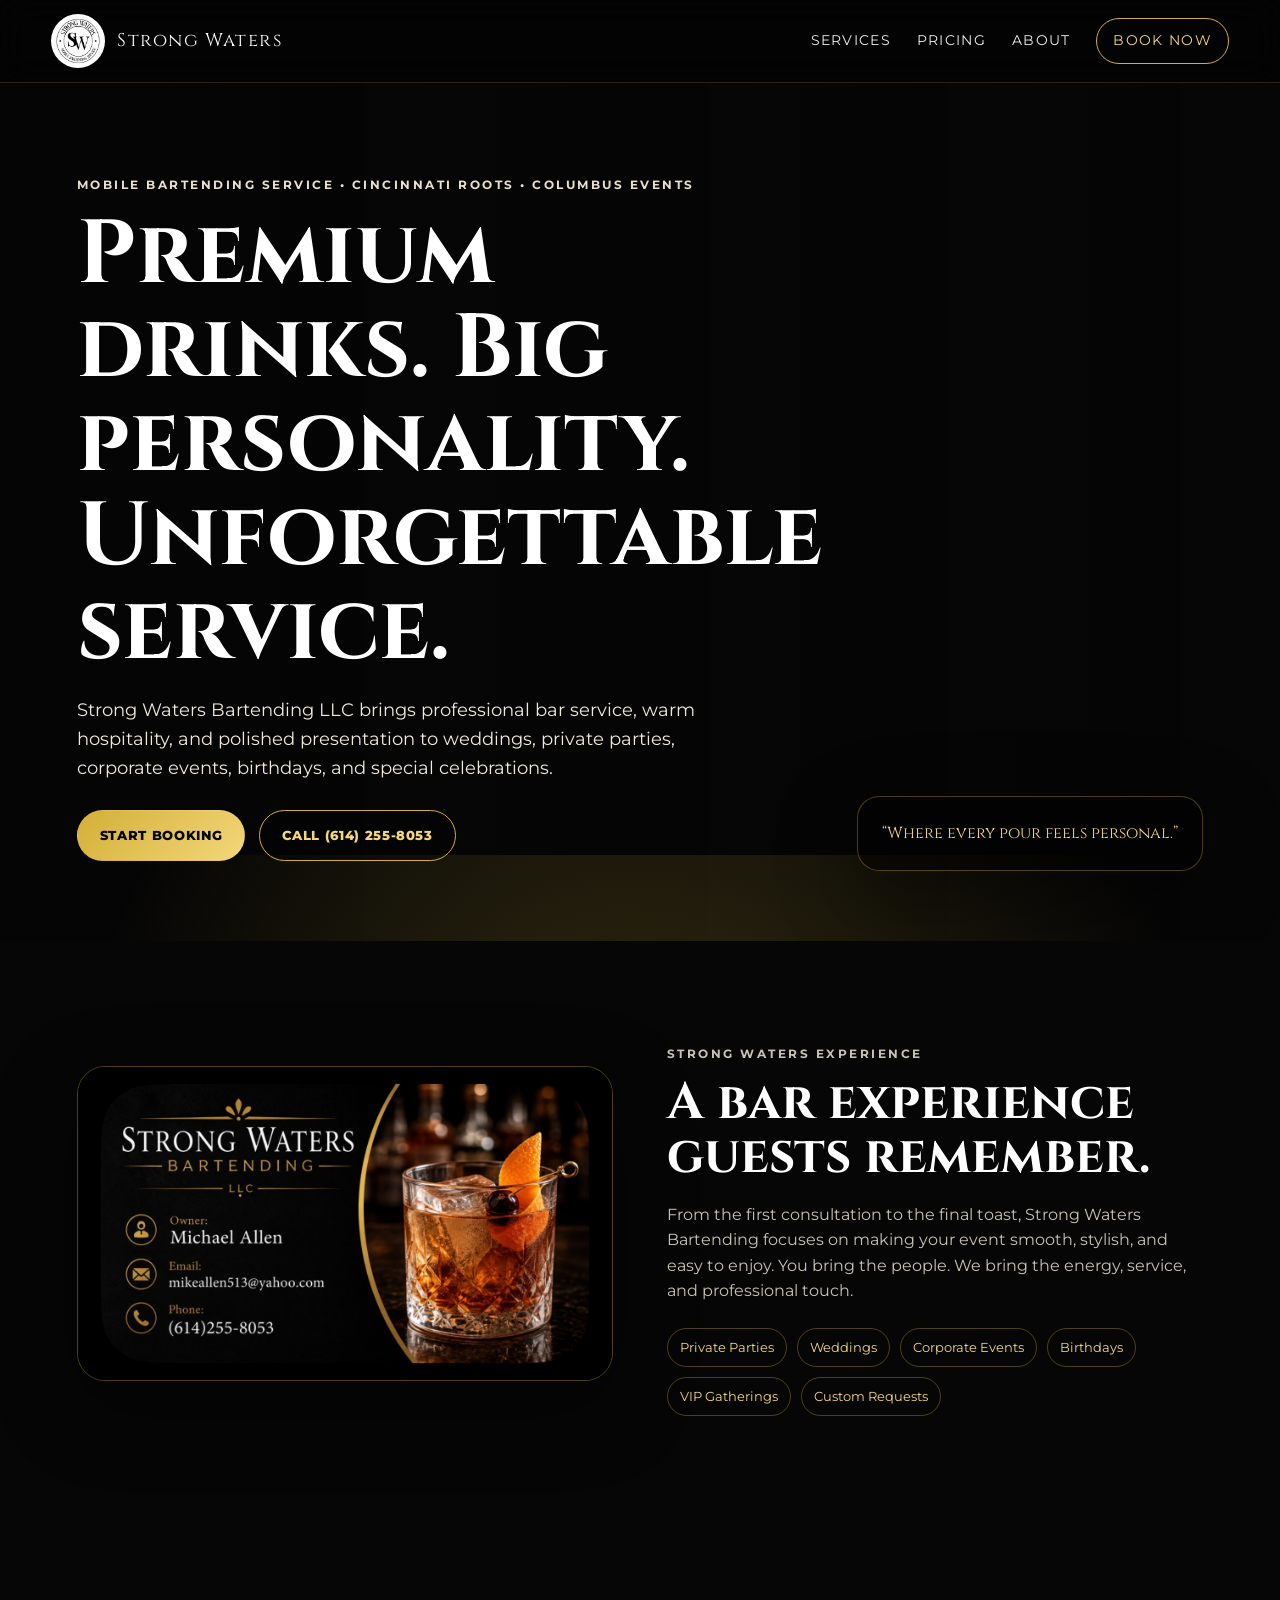
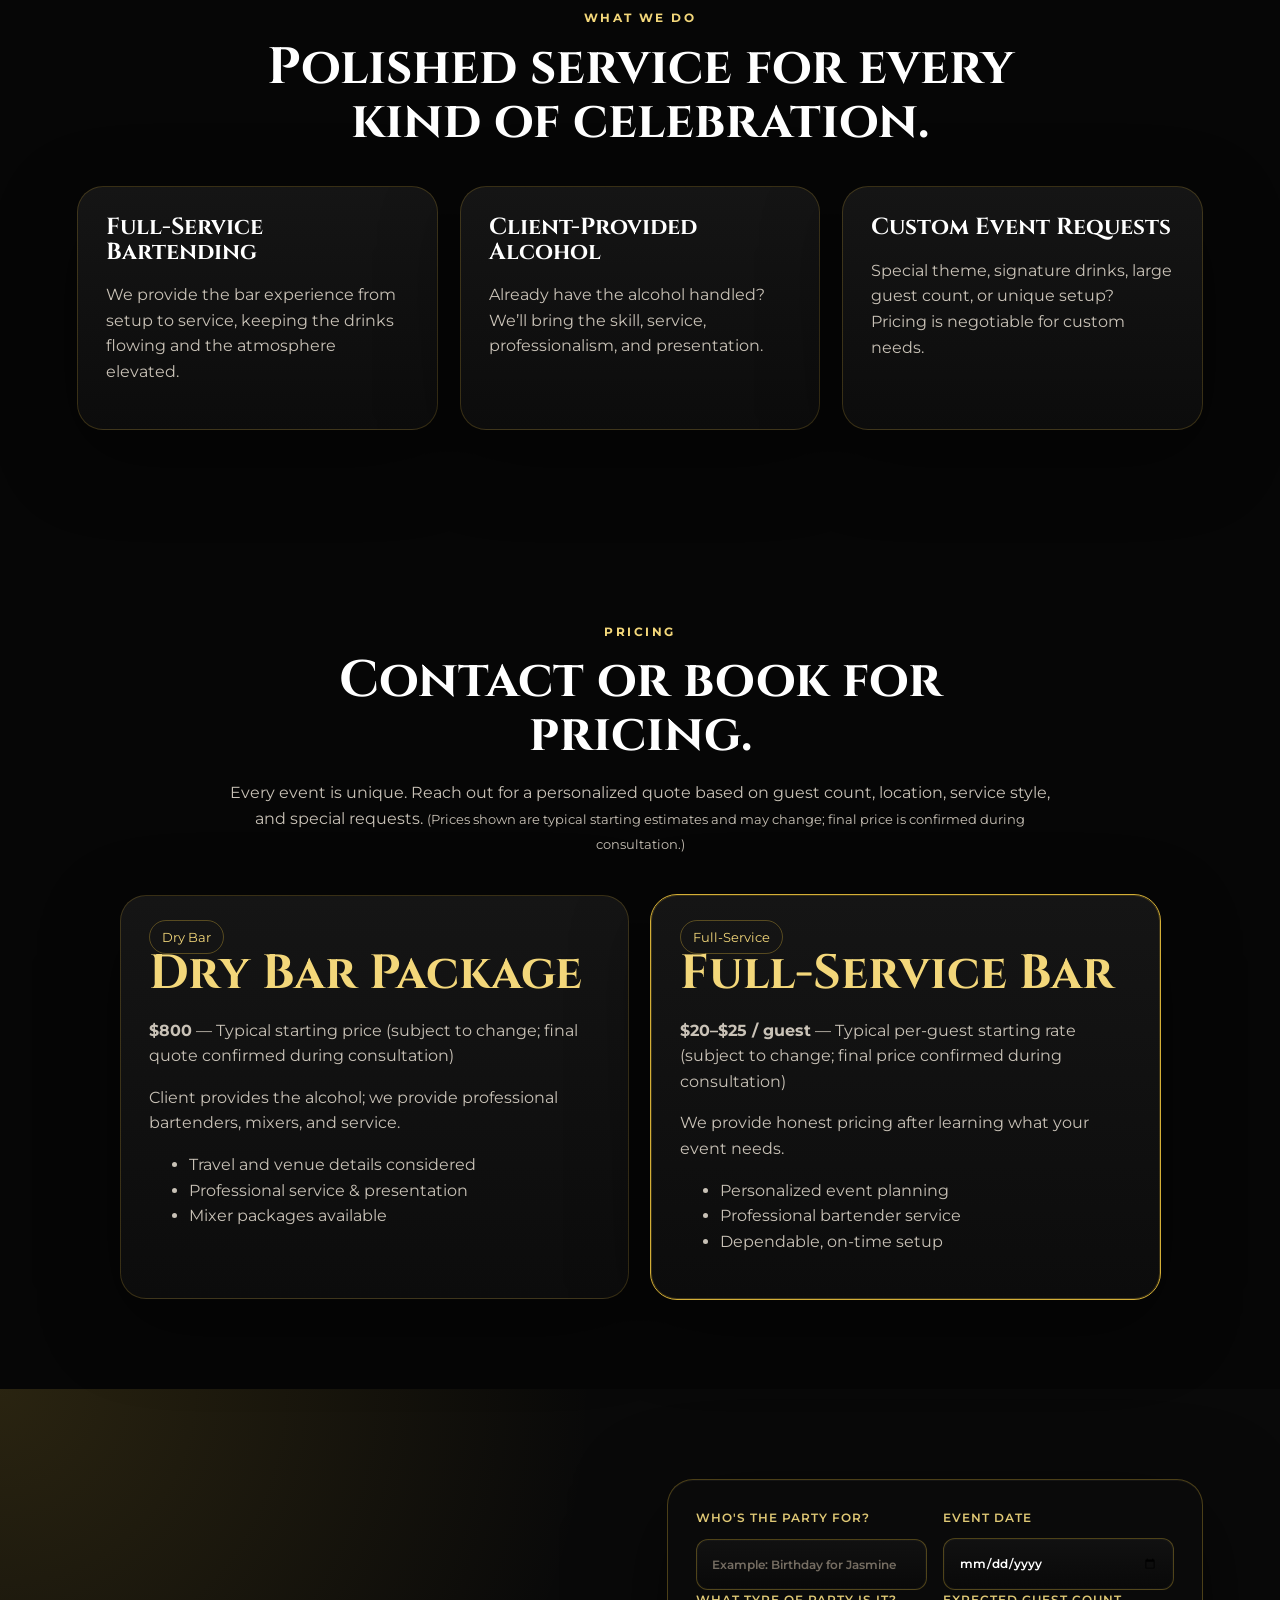
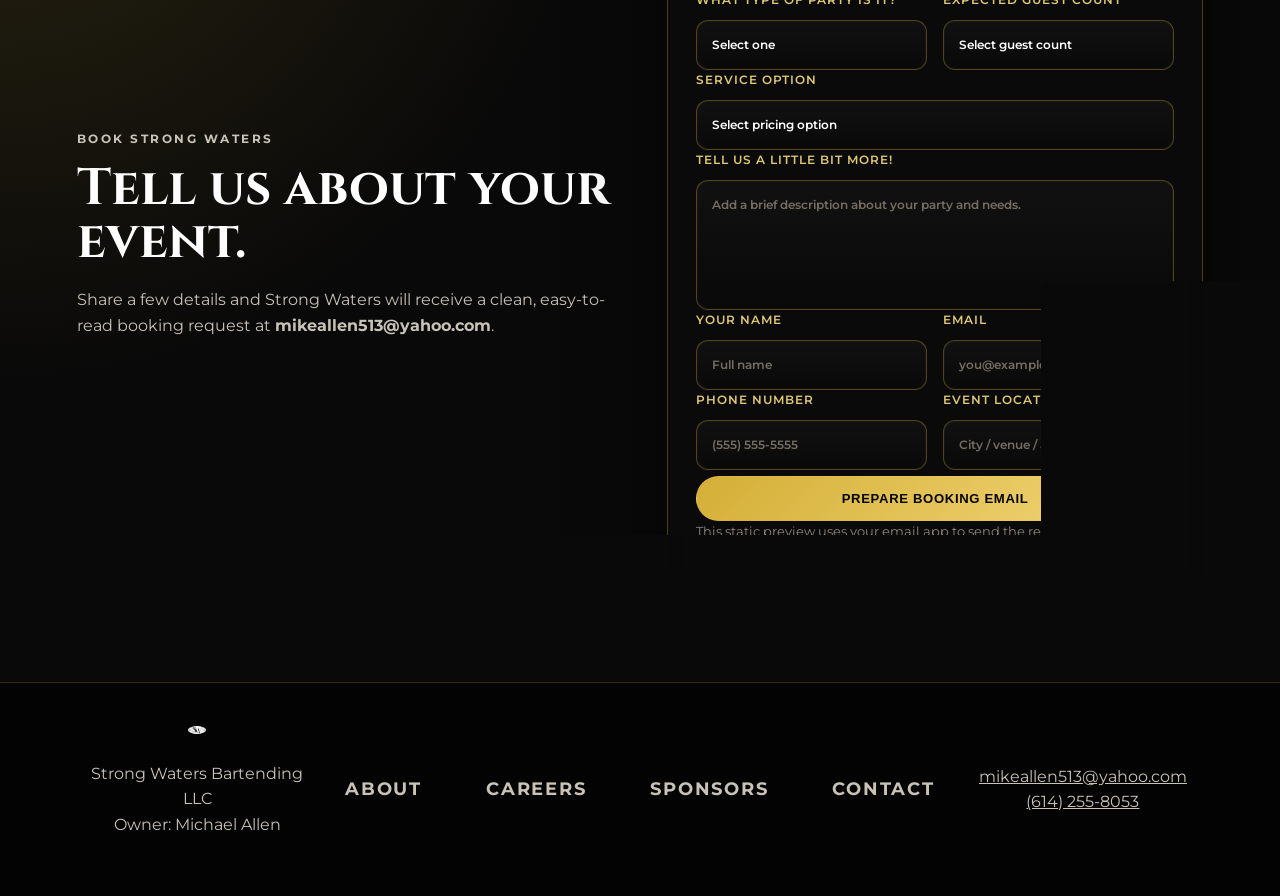
==== commit b0d7468d: "Update pricing copy and add estimated starting prices" ====
--- a/index.html
+++ b/index.html
@@ -74,21 +74,23 @@
       <div class="center reveal">
         <p class="eyebrow gold">Pricing</p>
         <h2>Contact or book for pricing.</h2>
-        <p class="muted">Every event is unique. Reach out for a personalized quote based on guest count, location, service style, and special requests.</p>
+        <p class="muted">Every event is unique. Reach out for a personalized quote based on guest count, location, service style, and special requests. <small>(Prices shown are typical starting estimates and may change; final price is confirmed during consultation.)</small></p>
       </div>
       <div class="reveal">
         <div class="pricing-grid">
           <article class="price-card reveal">
-            <span class="tag">Custom Pricing</span>
-            <h3>Contact us for a quote</h3>
-            <p>Pricing is tailored to your needs based on event size, setup, timing, and service requirements.</p>
-            <ul><li>Travel and venue details considered</li><li>Flexible service packages</li><li>Custom menus and themes available</li><li>Clear estimate before booking</li></ul>
+            <span class="tag">Dry Bar</span>
+            <h3>Dry Bar Package</h3>
+            <p class="price"><strong>$800</strong> — Typical starting price (subject to change; final quote confirmed during consultation)</p>
+            <p>Client provides the alcohol; we provide professional bartenders, mixers, and service.</p>
+            <ul><li>Travel and venue details considered</li><li>Professional service & presentation</li><li>Mixer packages available</li></ul>
           </article>
           <article class="price-card featured reveal">
-            <span class="tag">Book with confidence</span>
-            <h3>No hidden fees</h3>
+            <span class="tag">Full-Service</span>
+            <h3>Full-Service Bar</h3>
+            <p class="price"><strong>$20–$25 / guest</strong> — Typical per-guest starting rate (subject to change; final price confirmed during consultation)</p>
             <p>We provide honest pricing after learning what your event needs.</p>
-            <ul><li>Personalized event planning</li><li>Professional bartender service</li><li>Dependable, on-time setup</li><li>Responsive to custom requests</li></ul>
+            <ul><li>Personalized event planning</li><li>Professional bartender service</li><li>Dependable, on-time setup</li></ul>
           </article>
         </div>
       </div>
@@ -120,11 +122,11 @@
           </label>
         </div>
         <div class="form-row full-width">
-          <label>Service option
+            <label>Service option
             <select name="serviceOption" required>
               <option value="">Select pricing option</option>
-              <option>Strong Waters provides everything</option>
-              <option>Client provides alcohol</option>
+              <option>Dry Bar Package (Client Supplies Alcohol) — typically starting at $800 (typical starting price; subject to change and finalized during consultation)</option>
+              <option>Full-Service Bar Package — typically starting at $20–$25 per guest (typical starting rate; subject to change and finalized during consultation)</option>
               <option>Custom / Negotiable special request</option>
             </select>
           </label>
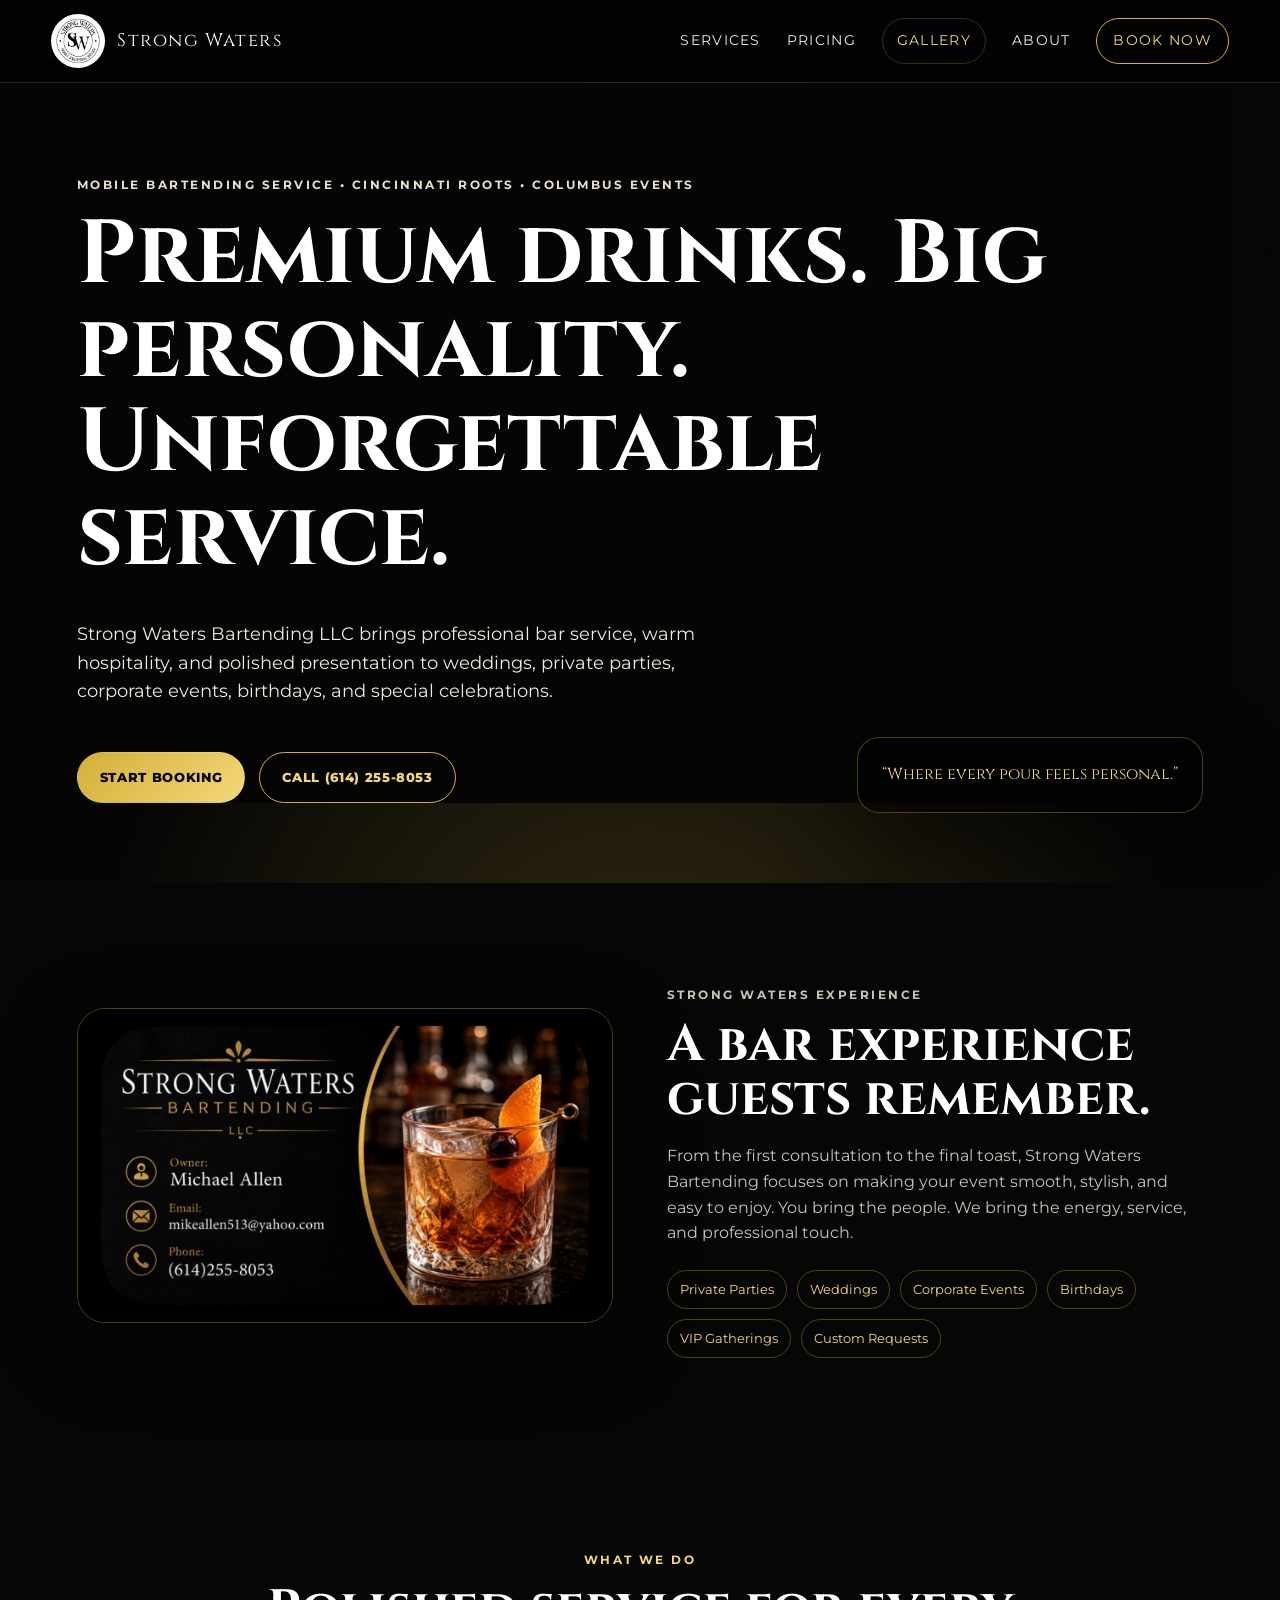
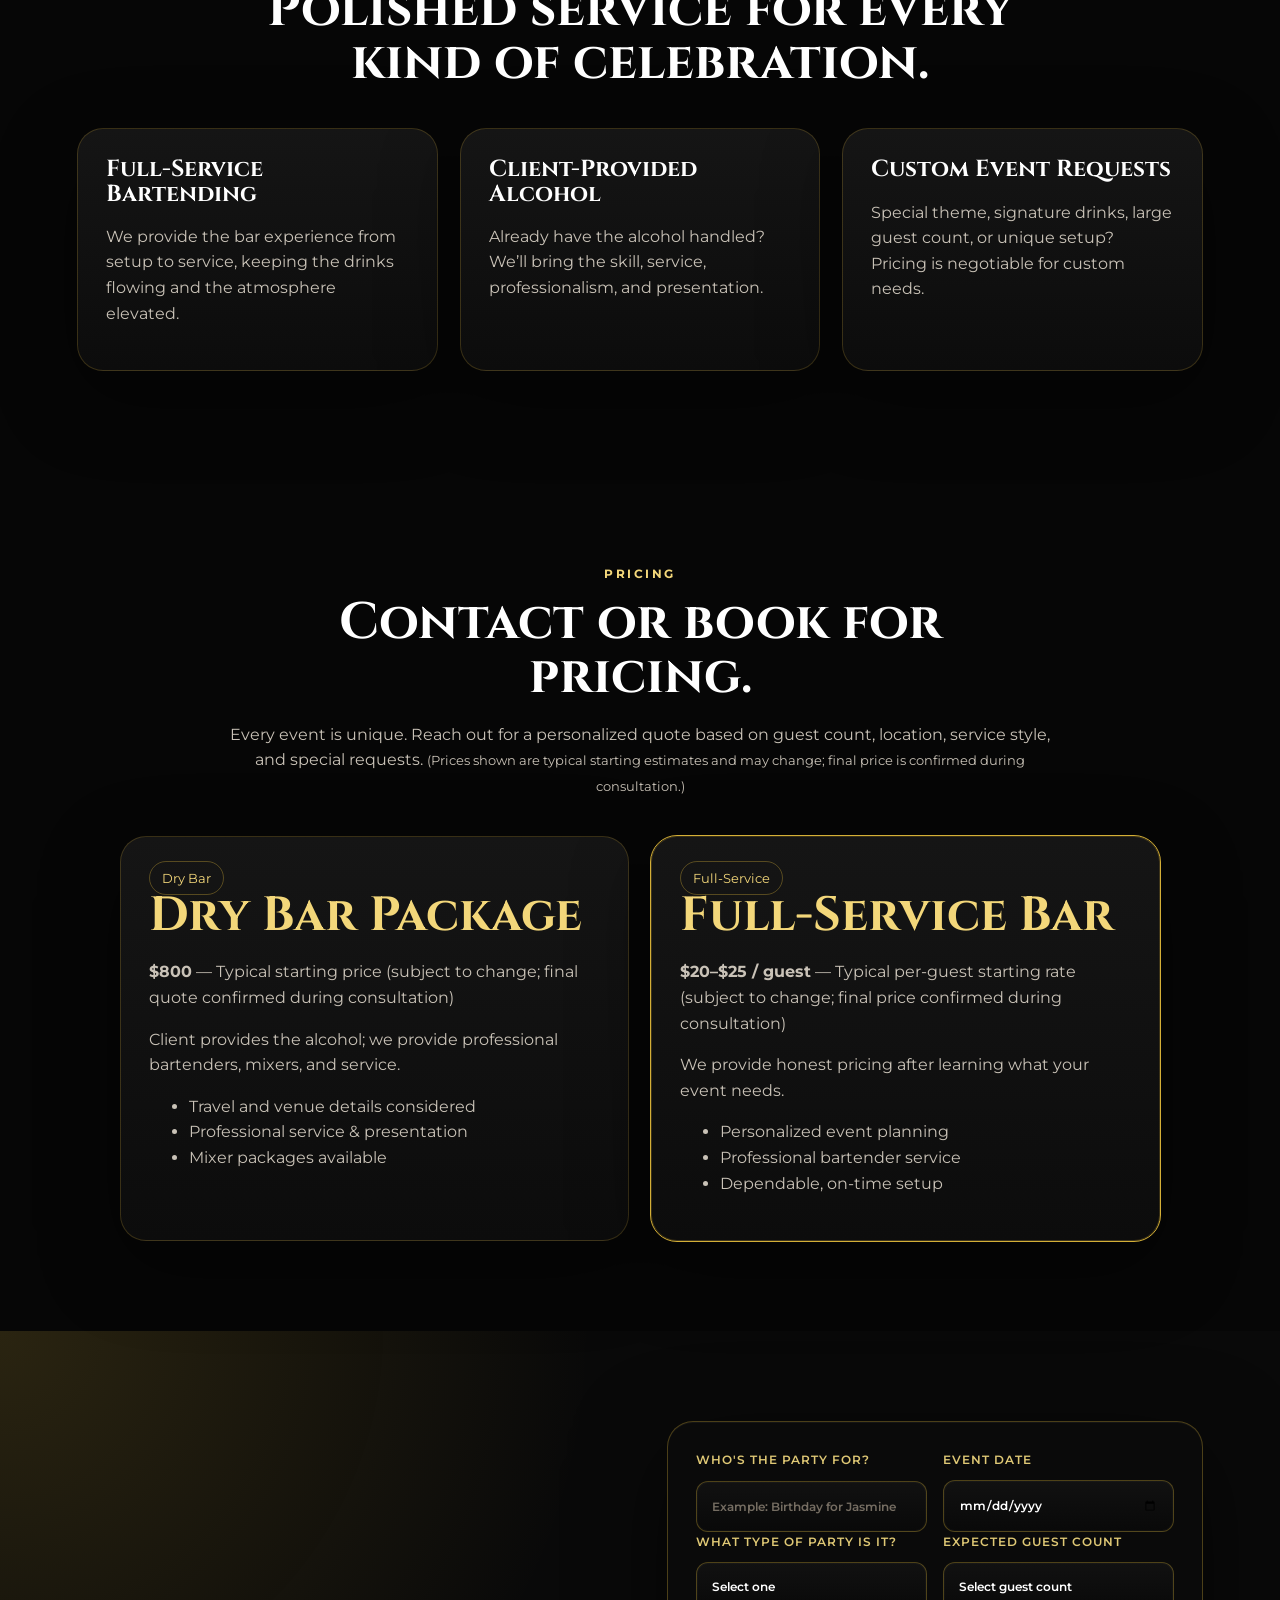
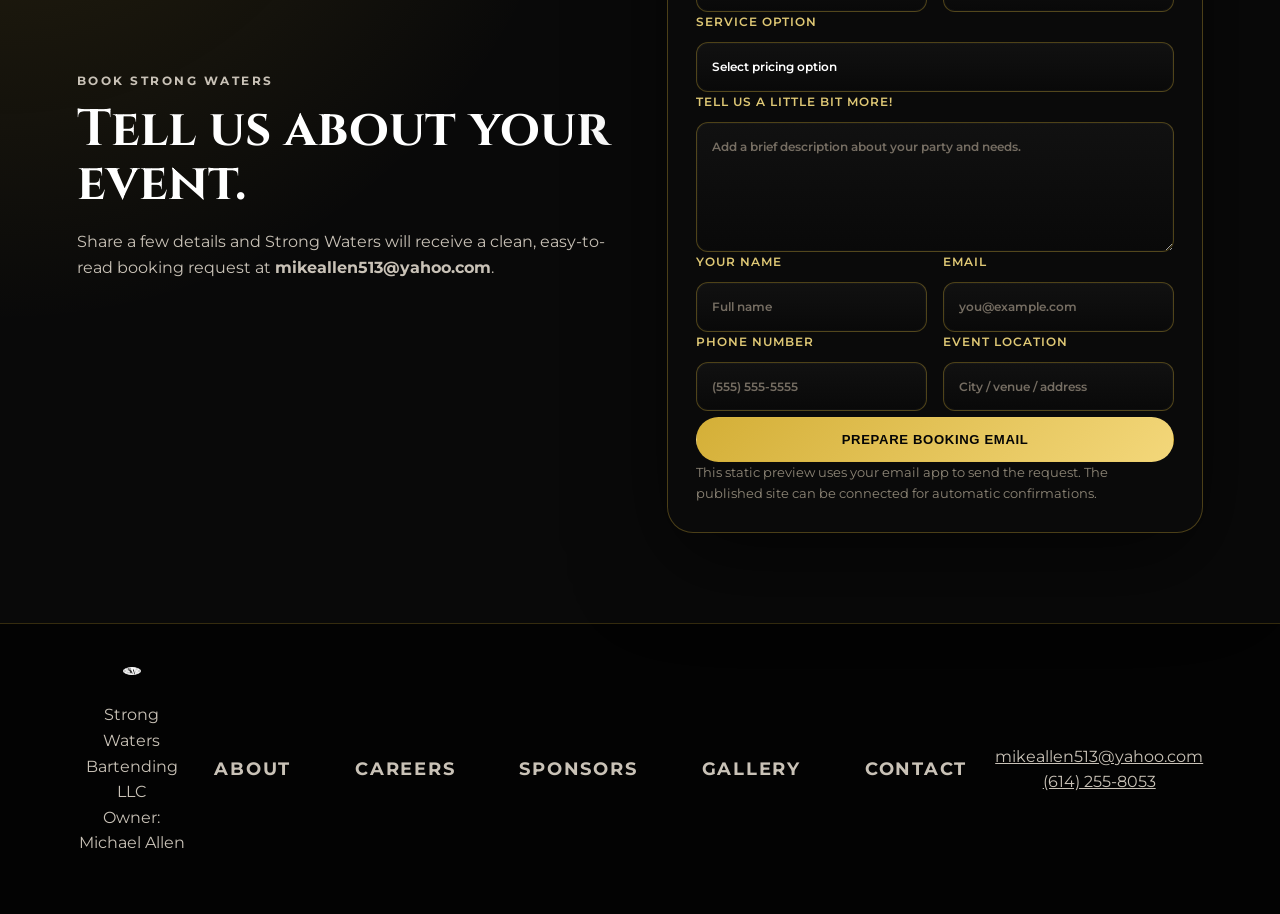
==== commit 0566ef6e: "Version assets to force fresh site loads" ====
--- a/index.html
+++ b/index.html
@@ -6,8 +6,8 @@
   <title>Strong Waters Bartending LLC | Mobile Bartending Service</title>
   <meta name="description" content="Strong Waters Bartending LLC provides premium mobile bartending for private parties, weddings, corporate events, and celebrations." />
   <link rel="preconnect" href="https://images.unsplash.com">
-  <link rel="stylesheet" href="styles.css" />
-  <script defer src="script.js"></script>
+  <link rel="stylesheet" href="styles.css?v=20260718" />
+  <script defer src="script.js?v=20260718"></script>
 </head>
 <body>
   <header class="site-header">
@@ -19,22 +19,19 @@
     <nav class="nav">
       <a href="#services">Services</a>
       <a href="#pricing">Pricing</a>
+      <a href="gallery.html" class="gallery-link">Gallery</a>
       <a href="about.html">About</a>
       <a href="#book" class="nav-cta">Book Now</a>
     </nav>
   </header>
-
   <main>
     <section class="hero">
-      <div class="hero-overlay"></div>
-      <div class="hero-content reveal">
-        <p class="eyebrow">Mobile Bartending Service • Cincinnati Roots • Columbus Events</p>
-        <h1>Premium drinks. Big personality. Unforgettable service.</h1>
-        <p class="hero-copy">Strong Waters Bartending LLC brings professional bar service, warm hospitality, and polished presentation to weddings, private parties, corporate events, birthdays, and special celebrations.</p>
-        <div class="hero-actions">
-          <a class="btn primary" href="#book">Start Booking</a>
-          <a class="btn ghost" href="tel:16142558053">Call (614) 255-8053</a>
-        </div>
+      <p class="eyebrow">Mobile Bartending Service • Cincinnati Roots • Columbus Events</p>
+      <h1>Premium drinks. Big personality. Unforgettable service.</h1>
+      <p class="hero-copy">Strong Waters Bartending LLC brings professional bar service, warm hospitality, and polished presentation to weddings, private parties, corporate events, birthdays, and special celebrations.</p>
+      <div class="hero-actions">
+        <a class="btn primary" href="#book">Start Booking</a>
+        <a class="btn ghost" href="tel:16142558053">Call (614) 255-8053</a>
       </div>
       <div class="quote-card reveal delay">
         <span>“Where every pour feels personal.”</span>
@@ -148,7 +145,7 @@
 
   <footer class="footer">
     <div><img src="assets/logo.png" alt="Strong Waters Bartending logo"><p>Strong Waters Bartending LLC<br>Owner: Michael Allen</p></div>
-    <nav><a href="about.html">About</a><a href="careers.html">Careers</a><a href="sponsors.html">Sponsors</a><a href="contact.html">Contact</a></nav>
+    <nav><a href="about.html">About</a><a href="careers.html">Careers</a><a href="sponsors.html">Sponsors</a><a href="gallery.html">Gallery</a><a href="contact.html">Contact</a></nav>
     <div><p><a href="mailto:mikeallen513@yahoo.com">mikeallen513@yahoo.com</a><br><a href="tel:16142558053">(614) 255-8053</a></p></div>
   </footer>
 </body>
--- a/styles.css
+++ b/styles.css
@@ -1,6 +1,6 @@
 @import url('https://fonts.googleapis.com/css2?family=Cinzel:wght@500;600;700&family=Montserrat:wght@300;400;500;600;700&display=swap');
 :root{--black:#060606;--panel:#101010;--soft:#191919;--white:#fff;--muted:#c9c2b7;--gold:#d4af37;--gold2:#f3d77a;--line:rgba(212,175,55,.35);--shadow:0 25px 80px rgba(0,0,0,.45)}
-*{box-sizing:border-box}html{scroll-behavior:smooth}body{margin:0;background:var(--black);color:var(--white);font-family:Montserrat,system-ui,sans-serif;line-height:1.6}a{color:inherit}img{max-width:100%;display:block}.site-header{position:sticky;top:0;z-index:20;display:flex;align-items:center;justify-content:space-between;padding:14px clamp(18px,4vw,56px);background:rgba(3,3,3,.82);backdrop-filter:blur(16px);border-bottom:1px solid rgba(212,175,55,.2)}.brand{display:flex;align-items:center;gap:12px;text-decoration:none;font-family:Cinzel,serif;font-size:1.15rem;letter-spacing:.08em}.brand img{width:54px;height:54px;object-fit:contain;background:#fff;border-radius:50%;padding:3px}.nav{display:flex;align-items:center;gap:26px}.nav a{text-decoration:none;color:#eee;font-size:.9rem;text-transform:uppercase;letter-spacing:.09em}.nav a:hover{color:var(--gold2)}.nav-cta{border:1px solid var(--gold);padding:10px 16px;border-radius:999px;color:var(--gold2)!important}.menu-toggle{display:none;background:none;border:0;color:#fff;font-size:1.8rem}.hero{min-height:88vh;position:relative;display:grid;align-items:center;padding:80px clamp(20px,6vw,86px);overflow:hidden;background:linear-gradient(90deg,#050505 0%,rgba(5,5,5,.88) 41%,rgba(5,5,5,.35) 100%),url('https://images.unsplash.com/photo-1470337458703-46ad1756a187?auto=format&fit=crop&w=1800&q=85') center/cover}.hero:after{content:"";position:absolute;inset:auto -20% -50% -20%;height:60%;background:radial-gradient(circle,rgba(212,175,55,.22),transparent 60%)}.hero-content{max-width:780px;position:relative;z-index:1}.eyebrow{text-transform:uppercase;letter-spacing:.2em;font-weight:700;font-size:.78rem;color:#e8e0d0}.gold{color:var(--gold2)}h1,h2,h3{font-family:Cinzel,serif;line-height:1.05;margin:0 0 18px}h1{font-size:clamp(3rem,7vw,6.8rem)}h2{font-size:clamp(2.1rem,4vw,4rem)}h3{font-size:1.45rem}.hero-copy{max-width:650px;color:#efe9de;font-size:1.12rem}.hero-actions{display:flex;gap:14px;flex-wrap:wrap;margin-top:28px}.btn{display:inline-flex;align-items:center;justify-content:center;text-decoration:none;border-radius:999px;padding:14px 22px;border:1px solid var(--gold);font-weight:800;letter-spacing:.05em;text-transform:uppercase;font-size:.82rem;cursor:pointer}.primary{background:linear-gradient(135deg,var(--gold),var(--gold2));color:#050505;border-color:transparent}.ghost{color:var(--gold2);background:rgba(0,0,0,.25)}.wide{width:100%}.quote-card{position:absolute;right:6vw;bottom:70px;z-index:1;border:1px solid var(--line);background:rgba(0,0,0,.58);padding:24px;border-radius:22px;font-family:Cinzel,serif;color:var(--gold2);box-shadow:var(--shadow)}.section{padding:90px clamp(20px,6vw,86px)}.intro-grid,.booking,.about-layout{display:grid;grid-template-columns:1fr 1fr;gap:54px;align-items:center}.image-card img,.side-photo img,.contact-img{border-radius:28px;border:1px solid var(--line);box-shadow:var(--shadow)}.section-copy p,.muted,.about-text p,.booking-copy p{color:var(--muted)}.feature-list{display:flex;flex-wrap:wrap;gap:10px;margin-top:24px}.feature-list span,.tag{border:1px solid var(--line);color:var(--gold2);padding:8px 12px;border-radius:999px;font-size:.82rem}.center{text-align:center;max-width:830px;margin:0 auto 38px}.cards,.pricing-grid{display:grid;grid-template-columns:repeat(3,1fr);gap:22px}.card,.price-card,.booking-form{background:linear-gradient(180deg,#151515,#0c0c0c);border:1px solid rgba(212,175,55,.22);border-radius:26px;padding:28px;box-shadow:var(--shadow)}.card p,.price-card p,.price-card li{color:var(--muted)}.pricing-grid{grid-template-columns:repeat(2,1fr);max-width:1040px;margin:0 auto}.price-card h3{font-size:3rem;color:var(--gold2)}.price-card small{font-size:1rem;color:#fff}.featured{outline:1px solid var(--gold);transform:translateY(-10px)}.booking{background:radial-gradient(circle at top left,rgba(212,175,55,.16),transparent 38%),#090909}.form-row{display:grid;grid-template-columns:1fr 1fr;gap:16px}.form-row.full-width{grid-template-columns:1fr}.booking-form label{display:grid;gap:10px;color:#d6c58f;font-weight:600;font-size:.9rem;text-transform:none;letter-spacing:.02em}.booking-form input,.booking-form select,.booking-form textarea{width:100%;background:linear-gradient(180deg,#0d0d0d,#080808);border:1px solid rgba(212,175,55,.18);border-radius:14px;padding:14px 15px;color:#f4eedb;font:inherit;box-shadow:inset 0 0 0 1px rgba(255,255,255,.04);appearance:none}.booking-form input::placeholder,.booking-form textarea::placeholder{color:#8b7f6c}.booking-form select option{background:#090909;color:#fff}.booking-form input:focus,.booking-form select:focus,.booking-form textarea:focus{outline:none;border-color:var(--gold2);box-shadow:0 0 0 3px rgba(212,175,55,.15)}.booking-form input:-webkit-autofill,.booking-form textarea:-webkit-autofill,.booking-form select:-webkit-autofill{background-color:#0d0d0d!important;-webkit-text-fill-color:#fff!important}.booking-form .btn{margin-top:6px}.fine-print{color:#8f8778;font-size:.82rem;margin:0}.footer{display:grid;grid-template-columns:1fr 2fr 1fr;align-items:center;text-align:center;gap:28px;padding:42px clamp(20px,6vw,86px);border-top:1px solid rgba(212,175,55,.24);background:#030303;color:var(--muted)}.footer > div:first-child{display:flex;flex-direction:column;align-items:center;justify-content:center;justify-self:center}.footer img{width:10px;max-width:10px;height:10px;padding:0;border-radius:50%;background:transparent;margin:0 auto 10px;object-fit:cover}.footer nav{display:flex;align-items:center;justify-content:space-around;gap:clamp(36px,5vw,88px);font-size:1.1rem;font-weight:700;letter-spacing:.1em;text-transform:uppercase}.footer nav a{white-space:nowrap;color:var(--muted);text-decoration:none}.footer nav a:hover{color:var(--gold2)}.page-hero{padding:70px clamp(20px,6vw,86px);display:grid;grid-template-columns:1fr .85fr;gap:40px;align-items:center;background:radial-gradient(circle at top right,rgba(212,175,55,.18),transparent 38%)}.owner-top{border-radius:30px;max-height:760px;width:100%;object-fit:cover;object-position:center 35%;border:1px solid var(--line);box-shadow:var(--shadow)}.about-text blockquote{border-left:3px solid var(--gold);padding-left:18px;color:var(--gold2);font-family:Cinzel,serif;font-size:1.35rem}.side-photo p{color:var(--gold2);font-weight:700}.values{padding-top:20px}.page-simple{min-height:70vh;padding:100px clamp(20px,6vw,86px);max-width:1000px}.page-simple p{color:var(--muted);font-size:1.1rem}.contact-img{margin-top:26px;max-width:680px}.reveal{opacity:0;transform:translateY(22px);animation:rise .8s ease forwards}.delay{animation-delay:.25s}@keyframes rise{to{opacity:1;transform:none}}@media(max-width:900px){.menu-toggle{display:block}.nav{display:none;position:absolute;right:18px;top:82px;background:#080808;border:1px solid var(--line);border-radius:18px;padding:18px;box-shadow:var(--shadow);flex-direction:column;align-items:flex-start}.nav.open{display:flex}.quote-card{position:relative;right:auto;bottom:auto;margin-top:30px}.intro-grid,.booking,.about-layout,.page-hero,.footer{grid-template-columns:1fr}.cards,.pricing-grid,.photo-strip{grid-template-columns:1fr}.form-row{grid-template-columns:1fr}.featured{transform:none}h1{font-size:2.65rem}.hero{min-height:auto;padding-top:90px}.photo-strip img{height:260px}}
+*{box-sizing:border-box}html{scroll-behavior:smooth}body{margin:0;background:var(--black);color:var(--white);font-family:Montserrat,system-ui,sans-serif;line-height:1.6}a{color:inherit}img{max-width:100%;display:block}.site-header{position:sticky;top:0;z-index:20;display:flex;align-items:center;justify-content:space-between;padding:14px clamp(18px,4vw,56px);background:rgba(3,3,3,.82);backdrop-filter:blur(16px);border-bottom:1px solid rgba(212,175,55,.2)}.brand{display:flex;align-items:center;gap:12px;text-decoration:none;font-family:Cinzel,serif;font-size:1.15rem;letter-spacing:.08em}.brand img{width:54px;height:54px;object-fit:contain;background:#fff;border-radius:50%;padding:3px}.nav{display:flex;align-items:center;gap:26px}.nav a{text-decoration:none;color:#eee;font-size:.9rem;text-transform:uppercase;letter-spacing:.09em}.nav a:hover{color:var(--gold2)}.nav a.gallery-link{border:1px solid rgba(212,175,55,.25);padding:10px 14px;border-radius:999px;color:var(--gold2);transition:background .25s,color .25s}.nav a.gallery-link:hover{background:rgba(212,175,55,.12)}.nav-cta{border:1px solid var(--gold);padding:10px 16px;border-radius:999px;color:var(--gold2)!important}.menu-toggle{display:none;background:none;border:0;color:#fff;font-size:1.8rem}.hero{min-height:88vh;position:relative;display:grid;align-items:center;padding:80px clamp(20px,6vw,86px);overflow:hidden;background:linear-gradient(90deg,#050505 0%,rgba(5,5,5,.88) 41%,rgba(5,5,5,.35) 100%),url('https://images.unsplash.com/photo-1470337458703-46ad1756a187?auto=format&fit=crop&w=1800&q=85') center/cover}.hero:after{content:"";position:absolute;inset:auto -20% -50% -20%;height:60%;background:radial-gradient(circle,rgba(212,175,55,.22),transparent 60%)}.hero-content{max-width:780px;position:relative;z-index:1}.eyebrow{text-transform:uppercase;letter-spacing:.2em;font-weight:700;font-size:.78rem;color:#e8e0d0}.gold{color:var(--gold2)}h1,h2,h3{font-family:Cinzel,serif;line-height:1.05;margin:0 0 18px}h1{font-size:clamp(3rem,7vw,6.8rem)}h2{font-size:clamp(2.1rem,4vw,4rem)}h3{font-size:1.45rem}.hero-copy{max-width:650px;color:#efe9de;font-size:1.12rem}.hero-actions{display:flex;gap:14px;flex-wrap:wrap;margin-top:28px}.btn{display:inline-flex;align-items:center;justify-content:center;text-decoration:none;border-radius:999px;padding:14px 22px;border:1px solid var(--gold);font-weight:800;letter-spacing:.05em;text-transform:uppercase;font-size:.82rem;cursor:pointer}.primary{background:linear-gradient(135deg,var(--gold),var(--gold2));color:#050505;border-color:transparent}.ghost{color:var(--gold2);background:rgba(0,0,0,.25)}.wide{width:100%}.quote-card{position:absolute;right:6vw;bottom:70px;z-index:1;border:1px solid var(--line);background:rgba(0,0,0,.58);padding:24px;border-radius:22px;font-family:Cinzel,serif;color:var(--gold2);box-shadow:var(--shadow)}.section{padding:90px clamp(20px,6vw,86px)}.intro-grid,.booking,.about-layout{display:grid;grid-template-columns:1fr 1fr;gap:54px;align-items:center}.image-card img,.side-photo img,.contact-img{border-radius:28px;border:1px solid var(--line);box-shadow:var(--shadow)}.section-copy p,.muted,.about-text p,.booking-copy p{color:var(--muted)}.feature-list{display:flex;flex-wrap:wrap;gap:10px;margin-top:24px}.feature-list span,.tag{border:1px solid var(--line);color:var(--gold2);padding:8px 12px;border-radius:999px;font-size:.82rem}.center{text-align:center;max-width:830px;margin:0 auto 38px}.cards,.pricing-grid{display:grid;grid-template-columns:repeat(3,1fr);gap:22px}.card,.price-card,.booking-form{background:linear-gradient(180deg,#151515,#0c0c0c);border:1px solid rgba(212,175,55,.22);border-radius:26px;padding:28px;box-shadow:var(--shadow)}.card p,.price-card p,.price-card li{color:var(--muted)}.pricing-grid{grid-template-columns:repeat(2,1fr);max-width:1040px;margin:0 auto}.price-card h3{font-size:3rem;color:var(--gold2)}.price-card small{font-size:1rem;color:#fff}.featured{outline:1px solid var(--gold);transform:translateY(-10px)}.booking{background:radial-gradient(circle at top left,rgba(212,175,55,.16),transparent 38%),#090909}.form-row{display:grid;grid-template-columns:1fr 1fr;gap:16px}.form-row.full-width{grid-template-columns:1fr}.booking-form label{display:grid;gap:10px;color:#d6c58f;font-weight:600;font-size:.9rem;text-transform:none;letter-spacing:.02em}.booking-form input,.booking-form select,.booking-form textarea{width:100%;background:linear-gradient(180deg,#0d0d0d,#080808);border:1px solid rgba(212,175,55,.18);border-radius:14px;padding:14px 15px;color:#f4eedb;font:inherit;box-shadow:inset 0 0 0 1px rgba(255,255,255,.04);appearance:none}.booking-form input::placeholder,.booking-form textarea::placeholder{color:#8b7f6c}.booking-form select option{background:#090909;color:#fff}.booking-form input:focus,.booking-form select:focus,.booking-form textarea:focus{outline:none;border-color:var(--gold2);box-shadow:0 0 0 3px rgba(212,175,55,.15)}.booking-form input:-webkit-autofill,.booking-form textarea:-webkit-autofill,.booking-form select:-webkit-autofill{background-color:#0d0d0d!important;-webkit-text-fill-color:#fff!important}.booking-form .btn{margin-top:6px}.fine-print{color:#8f8778;font-size:.82rem;margin:0}.footer{display:grid;grid-template-columns:1fr 2fr 1fr;align-items:center;text-align:center;gap:28px;padding:42px clamp(20px,6vw,86px);border-top:1px solid rgba(212,175,55,.24);background:#030303;color:var(--muted)}.footer > div:first-child{display:flex;flex-direction:column;align-items:center;justify-content:center;justify-self:center}.footer img{width:10px;max-width:10px;height:10px;padding:0;border-radius:50%;background:transparent;margin:0 auto 10px;object-fit:cover}.footer nav{display:flex;align-items:center;justify-content:space-around;gap:clamp(36px,5vw,88px);font-size:1.1rem;font-weight:700;letter-spacing:.1em;text-transform:uppercase}.footer nav a{white-space:nowrap;color:var(--muted);text-decoration:none}.footer nav a:hover{color:var(--gold2)}.page-hero{padding:70px clamp(20px,6vw,86px);display:grid;grid-template-columns:1fr .85fr;gap:40px;align-items:center;background:radial-gradient(circle at top right,rgba(212,175,55,.18),transparent 38%)}.owner-top{border-radius:30px;max-height:760px;width:100%;object-fit:cover;object-position:center 35%;border:1px solid var(--line);box-shadow:var(--shadow)}.about-text blockquote{border-left:3px solid var(--gold);padding-left:18px;color:var(--gold2);font-family:Cinzel,serif;font-size:1.35rem}.side-photo p{color:var(--gold2);font-weight:700}.values{padding-top:20px}.page-simple{min-height:70vh;padding:100px clamp(20px,6vw,86px);max-width:1000px}.page-simple p{color:var(--muted);font-size:1.1rem}.contact-img{margin-top:26px;max-width:680px}.reveal{opacity:0;transform:translateY(22px);animation:rise .8s ease forwards}.delay{animation-delay:.25s}@keyframes rise{to{opacity:1;transform:none}}@media(max-width:900px){.menu-toggle{display:block}.nav{display:none;position:absolute;right:18px;top:82px;background:#080808;border:1px solid var(--line);border-radius:18px;padding:18px;box-shadow:var(--shadow);flex-direction:column;align-items:flex-start}.nav.open{display:flex}.quote-card{position:relative;right:auto;bottom:auto;margin-top:30px}.intro-grid,.booking,.about-layout,.page-hero,.footer{grid-template-columns:1fr}.cards,.pricing-grid,.photo-strip{grid-template-columns:1fr}.form-row{grid-template-columns:1fr}.featured{transform:none}h1{font-size:2.65rem}.hero{min-height:auto;padding-top:90px}.photo-strip img{height:260px}}
 
 .page-simple.sponsors-section{max-width:1200px}
 .sponsors-layout{display:grid;grid-template-columns:1fr minmax(0,420px);gap:38px;align-items:start;width:100%;max-width:100%;margin:0 auto}
@@ -30,3 +30,35 @@
   .footer nav{flex-wrap:wrap;justify-content:center}.footer{grid-template-columns:1fr}.footer img{width:26px;max-width:26px}
 }
 
+.gallery-hero{min-height:60vh;position:relative;display:grid;align-items:center;padding:90px clamp(20px,6vw,86px);background:linear-gradient(180deg,rgba(3,3,3,.45),rgba(3,3,3,.95)),url('assets/event-bar-4.jpg') center/cover no-repeat}
+.gallery-hero:after{content:"";position:absolute;inset:0;background:radial-gradient(circle at top right,rgba(212,175,55,.16),transparent 40%)}
+.gallery-layout{padding-bottom:70px}
+.gallery-layout .center{max-width:840px;margin-bottom:44px}
+.gallery-grid{display:grid;grid-template-columns:repeat(3,minmax(240px,1fr));gap:24px;max-width:1200px;margin:0 auto}
+.gallery-card{background:linear-gradient(180deg,#101010,#0b0b0b);border:1px solid rgba(212,175,55,.22);border-radius:26px;overflow:hidden;box-shadow:var(--shadow);position:relative;cursor:pointer;transition:transform .28s ease,border-color .25s ease,box-shadow .25s ease}
+.gallery-card:hover,.gallery-card:focus-within{transform:translateY(-5px);border-color:rgba(212,175,55,.35);box-shadow:0 40px 110px rgba(0,0,0,.45)}
+.gallery-card figure{position:relative;min-height:340px;margin:0;display:flex;align-items:center;justify-content:center;overflow:hidden}
+.gallery-card img,.gallery-card video{width:100%;height:100%;object-fit:cover;display:block;transition:transform .35s ease}
+.gallery-card:hover img,.gallery-card:hover video{transform:scale(1.04)}
+.gallery-card .play-icon{position:absolute;top:50%;left:50%;transform:translate(-50%,-50%);color:rgba(212,175,55,.95);font-size:3rem;pointer-events:none;text-shadow:0 0 28px rgba(0,0,0,.5)}
+.gallery-card-meta{position:absolute;left:0;right:0;bottom:0;padding:16px 18px;background:linear-gradient(180deg,transparent,rgba(0,0,0,.82));display:flex;justify-content:space-between;align-items:center;gap:12px;pointer-events:none}
+.media-type{background:rgba(212,175,55,.95);color:#111;padding:6px 12px;border-radius:999px;text-transform:uppercase;letter-spacing:.12em;font-size:.72rem;font-weight:700}
+.gallery-card .label{font-size:.9rem;color:#f3ebdd}
+.gallery-card figcaption{padding:0;background:none}
+.gallery-card .tag{display:inline-block;margin-bottom:14px}
+.gallery-card p{color:var(--muted);margin:0}
+.lightbox{display:none;position:fixed;inset:0;z-index:50;background:rgba(1,1,1,.92);align-items:center;justify-content:center;padding:22px;backdrop-filter:blur(10px)}
+.lightbox.show{display:flex;animation:fadeIn .23s ease forwards}
+.lightbox-content{position:relative;width:min(95vw,1200px);max-height:min(90vh,820px);display:flex;align-items:center;justify-content:center}
+.lightbox-content img,.lightbox-content video{width:100%;max-height:90vh;border-radius:22px;box-shadow:0 40px 100px rgba(0,0,0,.65);background:#000}
+.lightbox-close,.lightbox-prev,.lightbox-next{position:absolute;cursor:pointer;border:none;background:rgba(15,15,15,.85);color:#fff;padding:14px 16px;border-radius:999px;font-size:1.2rem;transition:background .2s,transform .2s;box-shadow:0 18px 48px rgba(0,0,0,.4)}
+.lightbox-close:hover,.lightbox-prev:hover,.lightbox-next:hover{background:rgba(212,175,55,.9);transform:scale(1.03)}
+.lightbox-close{top:18px;right:18px}
+.lightbox-prev{left:18px;top:50%;transform:translateY(-50%)}
+.lightbox-next{right:18px;top:50%;transform:translateY(-50%)}
+.lightbox-counter{position:absolute;left:50%;bottom:22px;transform:translateX(-50%);font-size:.95rem;color:#eee;padding:.7rem 1rem;background:rgba(0,0,0,.55);border-radius:999px;letter-spacing:.08em}
+@keyframes fadeIn{from{opacity:0}to{opacity:1}}
+@media(max-width:1100px){.gallery-grid{grid-template-columns:repeat(2,minmax(220px,1fr))}}
+@media(max-width:900px){.gallery-grid,.gallery-quotes{grid-template-columns:1fr}}
+@media(max-width:700px){.lightbox-content{max-height:80vh}.lightbox-close,.lightbox-prev,.lightbox-next{padding:12px;font-size:1rem}.lightbox-prev,.lightbox-next{left:12px;right:12px;top:auto;bottom:16px;transform:none}}
+
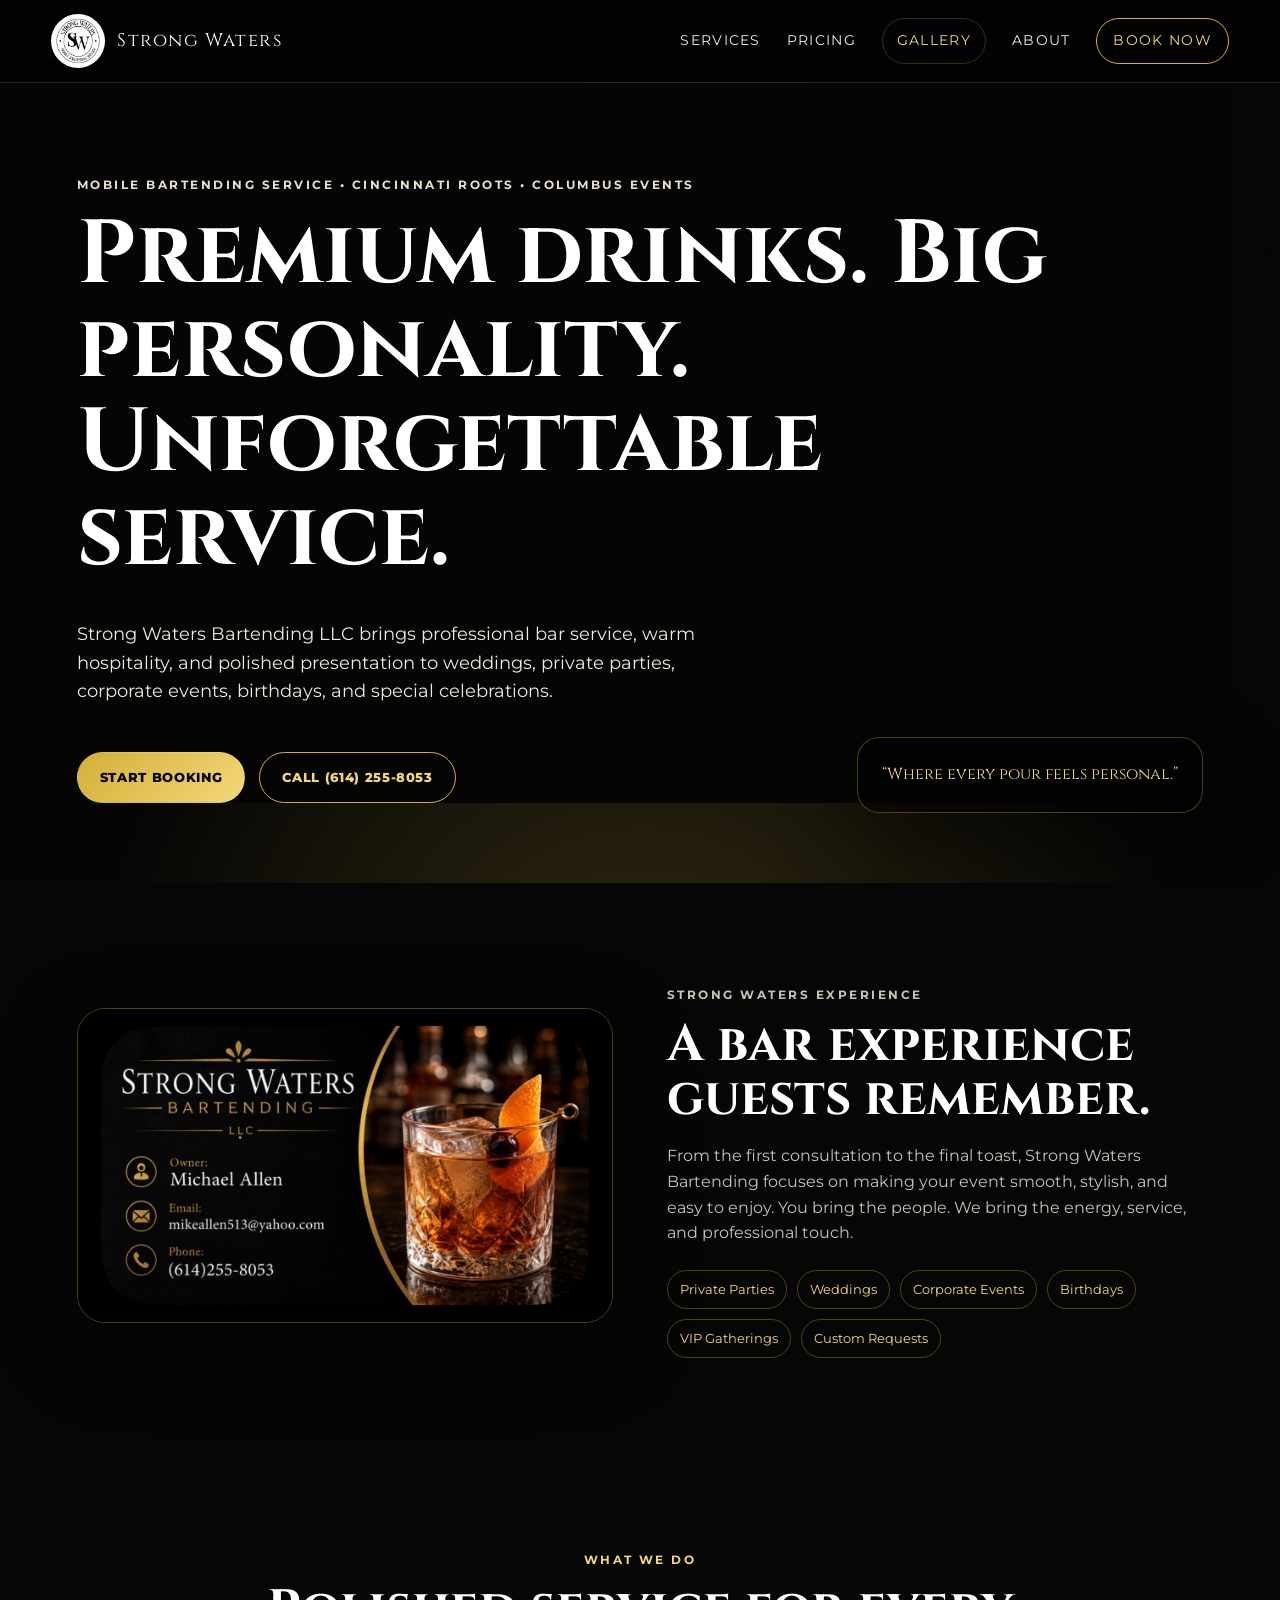
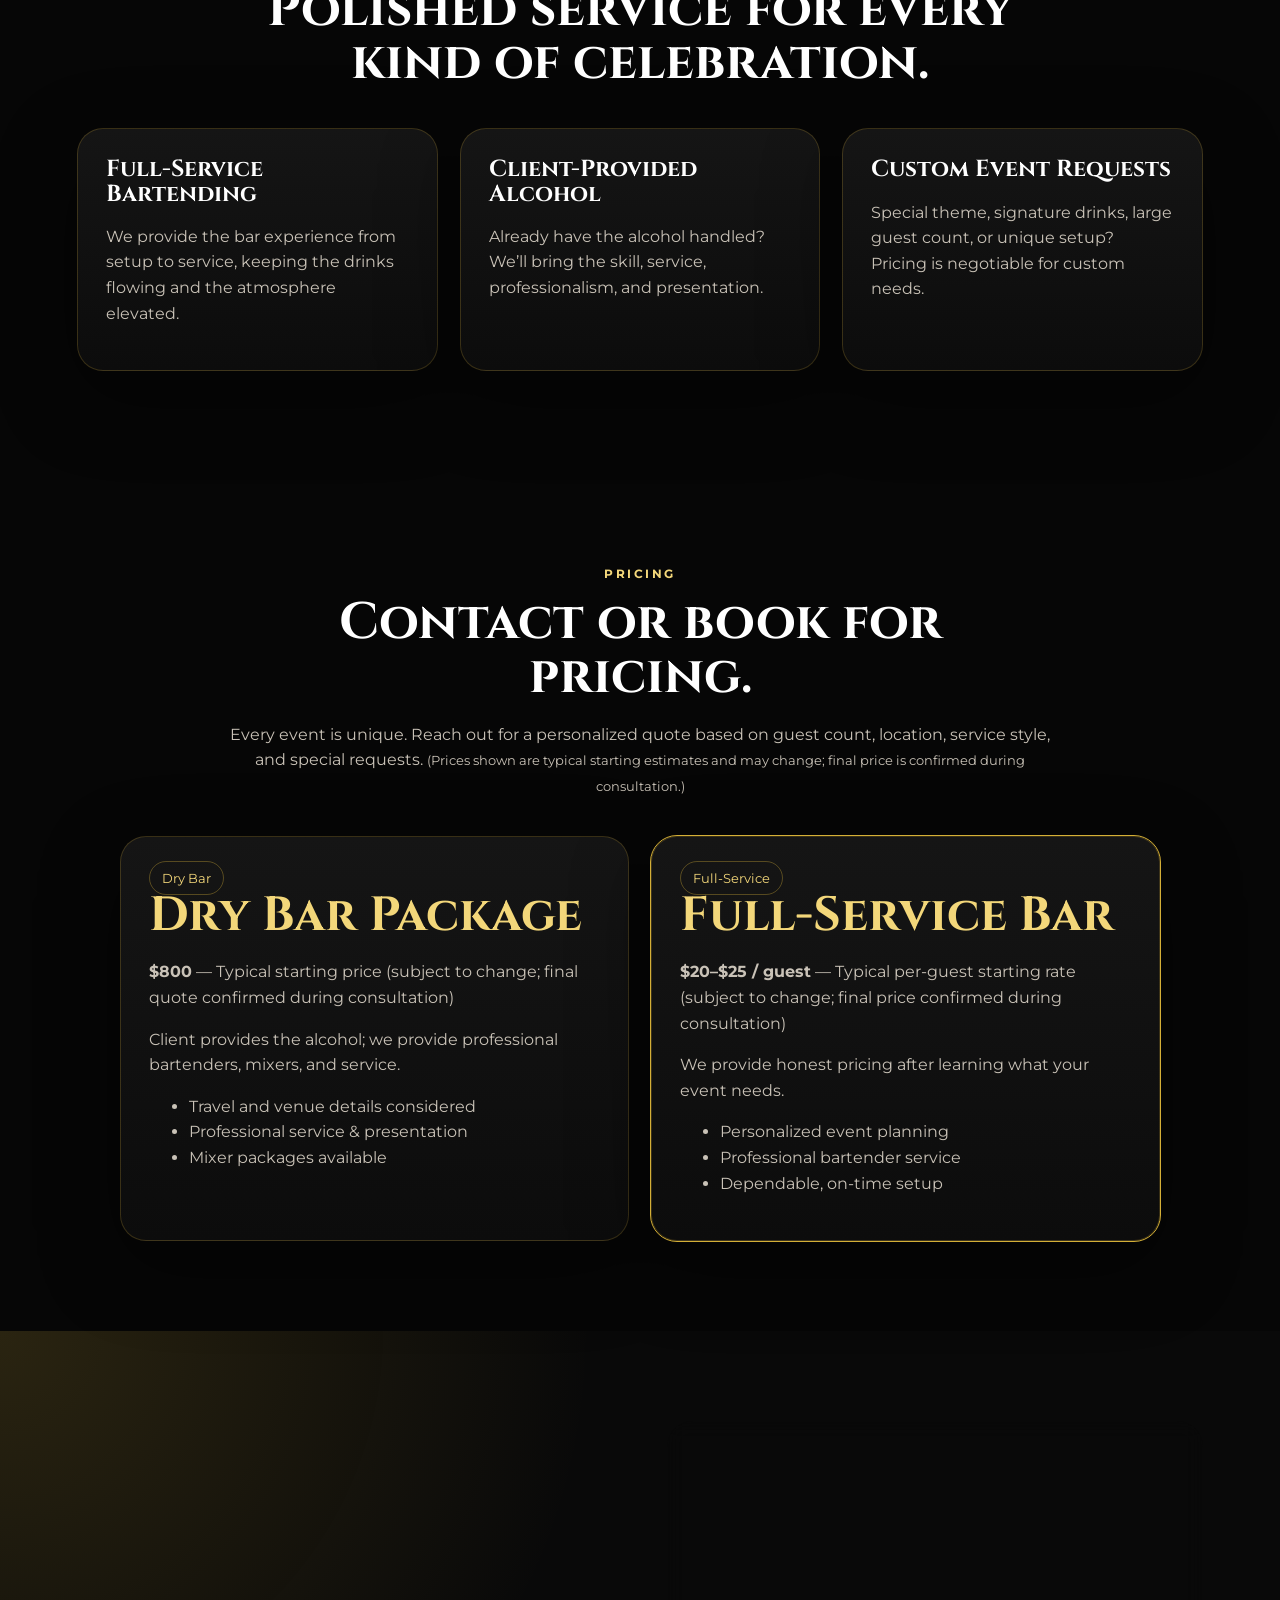
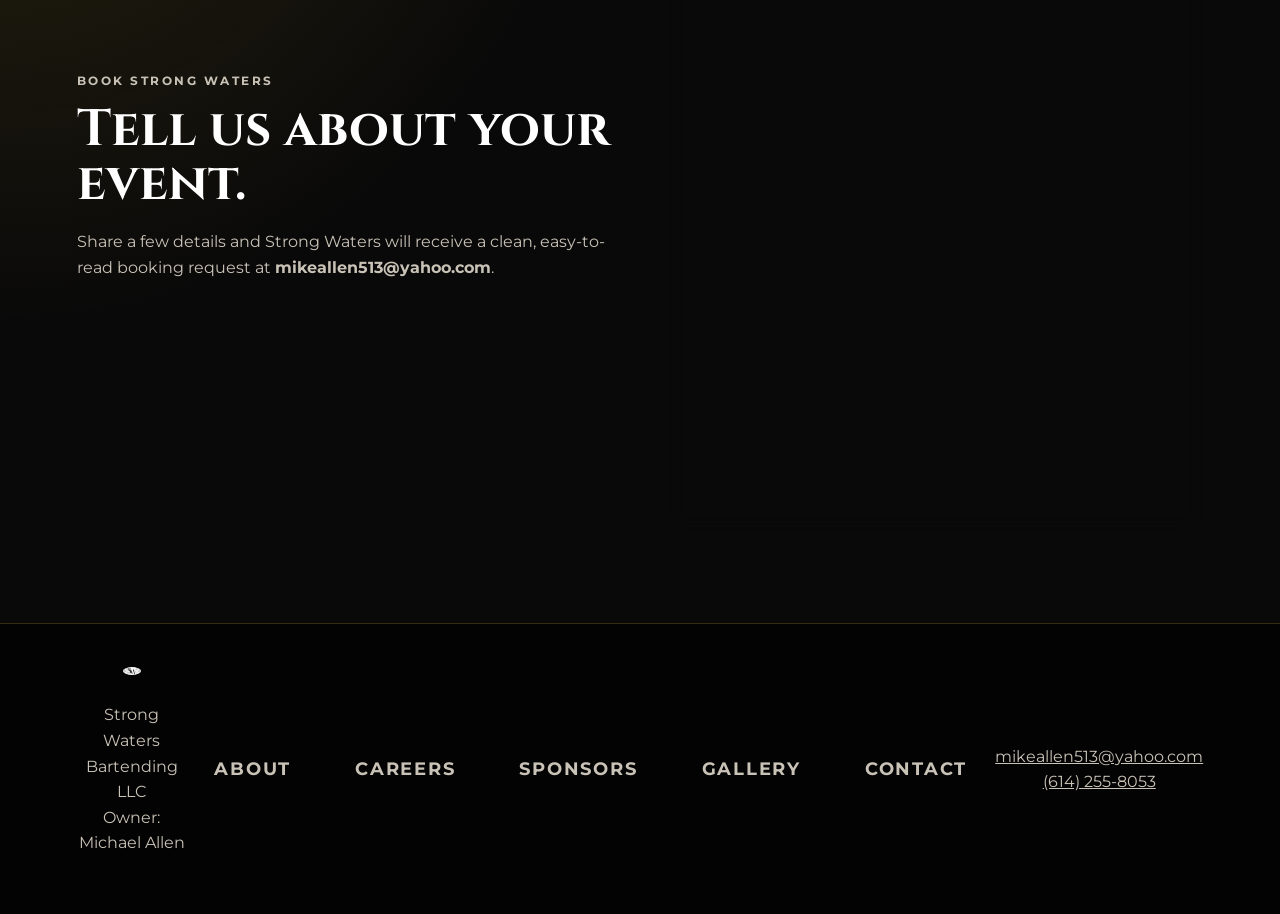
==== commit 84471756: "Bump asset version to refresh gallery assets" ====
--- a/index.html
+++ b/index.html
@@ -6,8 +6,8 @@
   <title>Strong Waters Bartending LLC | Mobile Bartending Service</title>
   <meta name="description" content="Strong Waters Bartending LLC provides premium mobile bartending for private parties, weddings, corporate events, and celebrations." />
   <link rel="preconnect" href="https://images.unsplash.com">
-  <link rel="stylesheet" href="styles.css?v=20260718" />
-  <script defer src="script.js?v=20260718"></script>
+  <link rel="stylesheet" href="styles.css?v=20260718b" />
+  <script defer src="script.js?v=20260718b"></script>
 </head>
 <body>
   <header class="site-header">
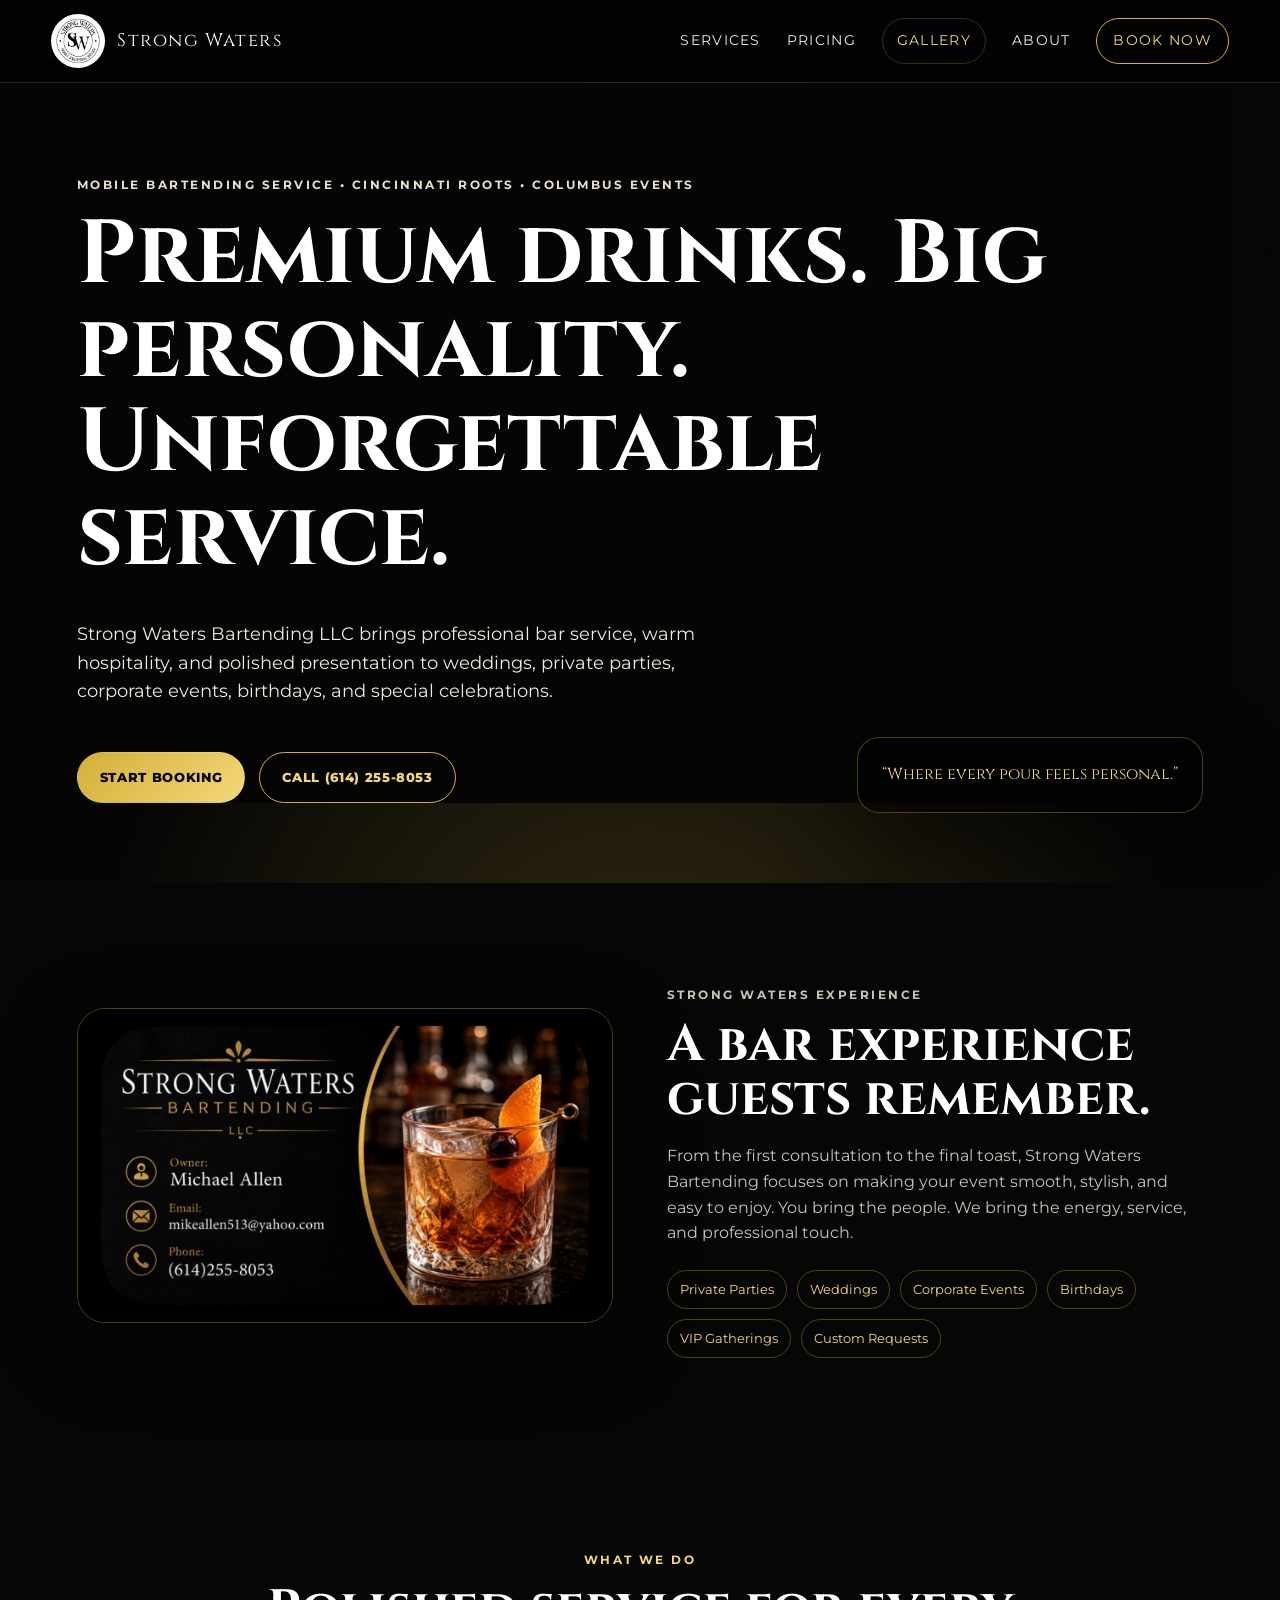
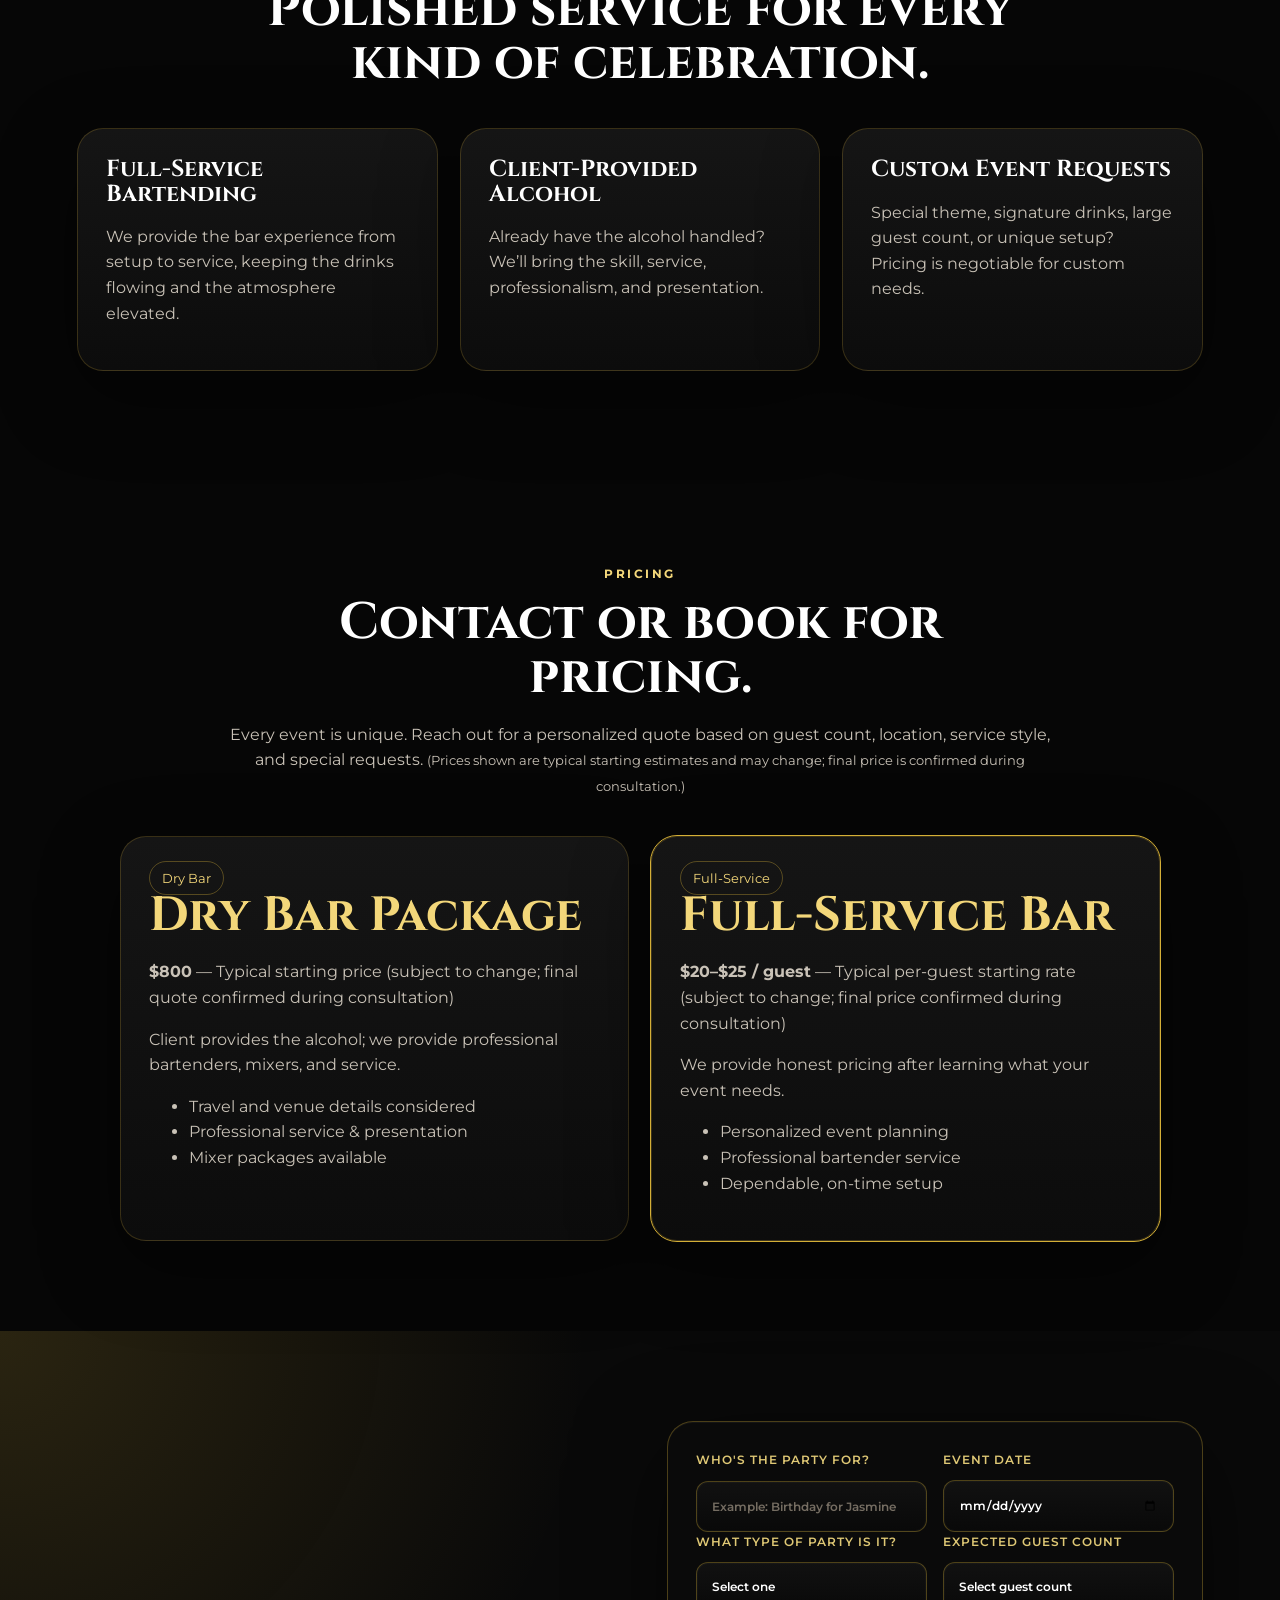
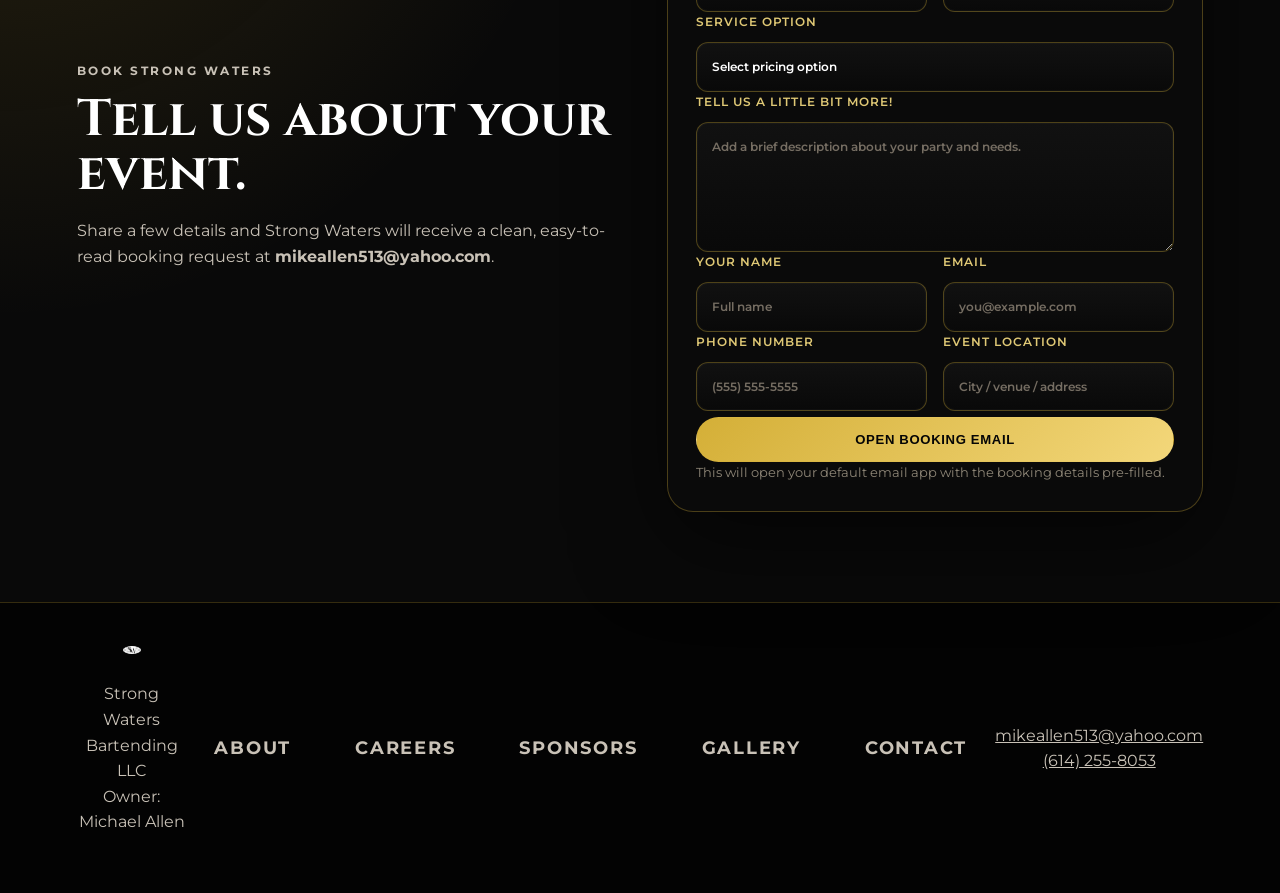
==== commit d464e599: "Fix booking form to open email client with prefilled details" ====
--- a/index.html
+++ b/index.html
@@ -99,9 +99,8 @@
         <h2>Tell us about your event.</h2>
         <p>Share a few details and Strong Waters will receive a clean, easy-to-read booking request at <strong>mikeallen513@yahoo.com</strong>.</p>
       </div>
-      <form class="booking-form reveal" id="bookingForm" action="https://formsubmit.co/mikeallen513@yahoo.com" method="POST">
+      <form class="booking-form reveal" id="bookingForm" action="#" method="POST">
         <input type="hidden" name="_subject" value="Strong Waters Booking Request">
-        <input type="hidden" name="_captcha" value="false">
         <div class="form-row">
           <label>Who's the party for?<input name="partyFor" required placeholder="Example: Birthday for Jasmine"></label>
           <label>Event date<input type="date" name="eventDate" required></label>
@@ -137,12 +136,37 @@
           <label>Phone number<input name="phone" required placeholder="(555) 555-5555"></label>
           <label>Event location<input name="location" placeholder="City / venue / address"></label>
         </div>
-        <button class="btn primary wide" type="submit">Prepare Booking Email</button>
-        <p class="fine-print">This static preview uses your email app to send the request. The published site can be connected for automatic confirmations.</p>
+        <button class="btn primary wide" type="submit">Open Booking Email</button>
+        <p class="fine-print">This will open your default email app with the booking details pre-filled.</p>
       </form>
     </section>
   </main>
 
+  <script>
+    const bookingForm = document.getElementById('bookingForm');
+    if (bookingForm) {
+      bookingForm.addEventListener('submit', (event) => {
+        event.preventDefault();
+        const formData = new FormData(bookingForm);
+        const email = 'mikeallen513@yahoo.com';
+        const subject = formData.get('_subject') || 'Strong Waters Booking Request';
+        const bodyLines = [
+          `Party for: ${formData.get('partyFor') || ''}`,
+          `Event date: ${formData.get('eventDate') || ''}`,
+          `Party type: ${formData.get('partyType') || ''}`,
+          `Guest count: ${formData.get('guestCount') || ''}`,
+          `Service option: ${formData.get('serviceOption') || ''}`,
+          `Details: ${formData.get('details') || ''}`,
+          `Name: ${formData.get('customerName') || ''}`,
+          `Email: ${formData.get('email') || ''}`,
+          `Phone: ${formData.get('phone') || ''}`,
+          `Location: ${formData.get('location') || ''}`
+        ];
+        const mailtoLink = `mailto:${email}?subject=${encodeURIComponent(subject)}&body=${encodeURIComponent(bodyLines.join('\n'))}`;
+        window.location.href = mailtoLink;
+      });
+    }
+  </script>
   <footer class="footer">
     <div><img src="assets/logo.png" alt="Strong Waters Bartending logo"><p>Strong Waters Bartending LLC<br>Owner: Michael Allen</p></div>
     <nav><a href="about.html">About</a><a href="careers.html">Careers</a><a href="sponsors.html">Sponsors</a><a href="gallery.html">Gallery</a><a href="contact.html">Contact</a></nav>
--- a/styles.css
+++ b/styles.css
@@ -47,6 +47,9 @@
 .gallery-card figcaption{padding:0;background:none}
 .gallery-card .tag{display:inline-block;margin-bottom:14px}
 .gallery-card p{color:var(--muted);margin:0}
+.gallery-quotes{display:grid;grid-template-columns:repeat(2,minmax(0,1fr));gap:24px;max-width:980px;margin:56px auto 0}
+.quote-block{text-align:center;padding:28px 24px;background:linear-gradient(135deg,rgba(212,175,55,.16),rgba(255,255,255,.04));border:1px solid rgba(212,175,55,.24);border-radius:22px;box-shadow:inset 0 1px 0 rgba(255,255,255,.05)}
+.quote-block p{margin:0;font-family:Cinzel,serif;font-size:clamp(1.05rem,2vw,1.35rem);font-weight:700;letter-spacing:.04em;color:#f7ebc8;text-transform:uppercase;line-height:1.6}
 .lightbox{display:none;position:fixed;inset:0;z-index:50;background:rgba(1,1,1,.92);align-items:center;justify-content:center;padding:22px;backdrop-filter:blur(10px)}
 .lightbox.show{display:flex;animation:fadeIn .23s ease forwards}
 .lightbox-content{position:relative;width:min(95vw,1200px);max-height:min(90vh,820px);display:flex;align-items:center;justify-content:center}
